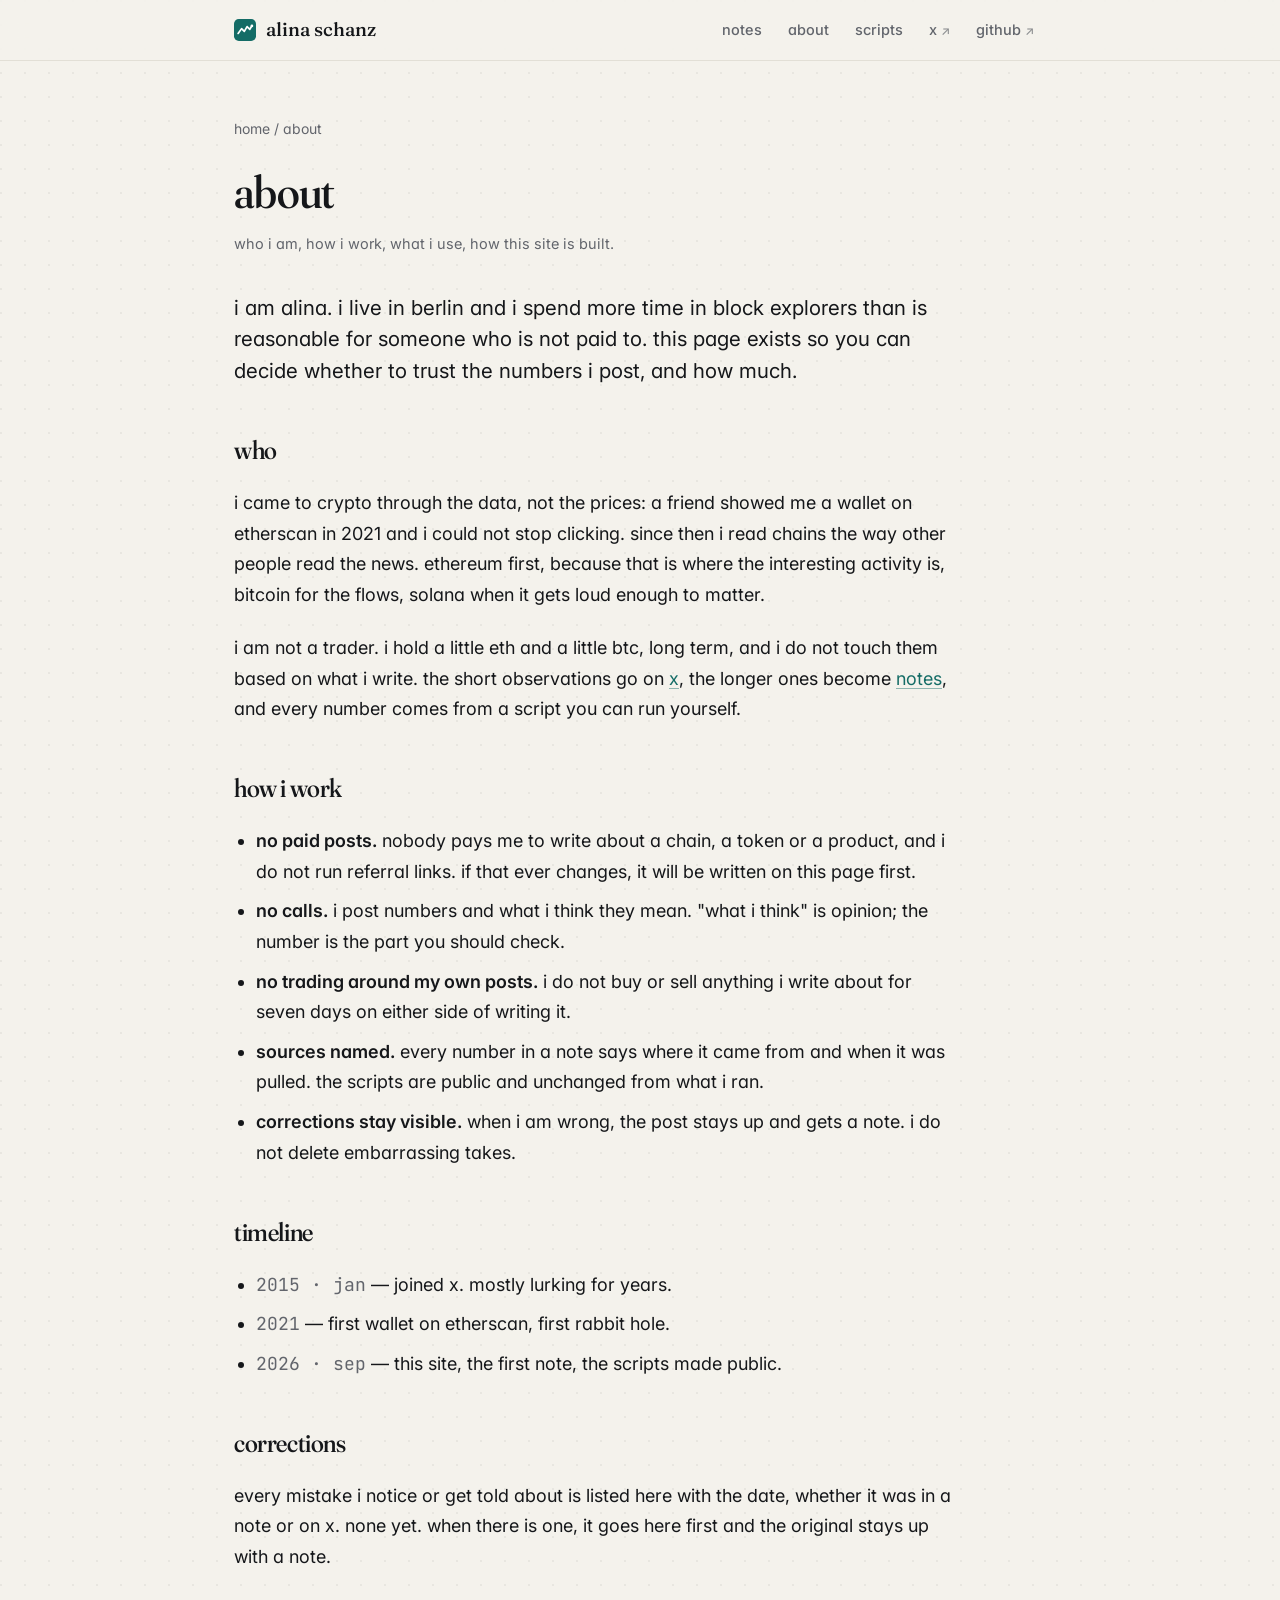
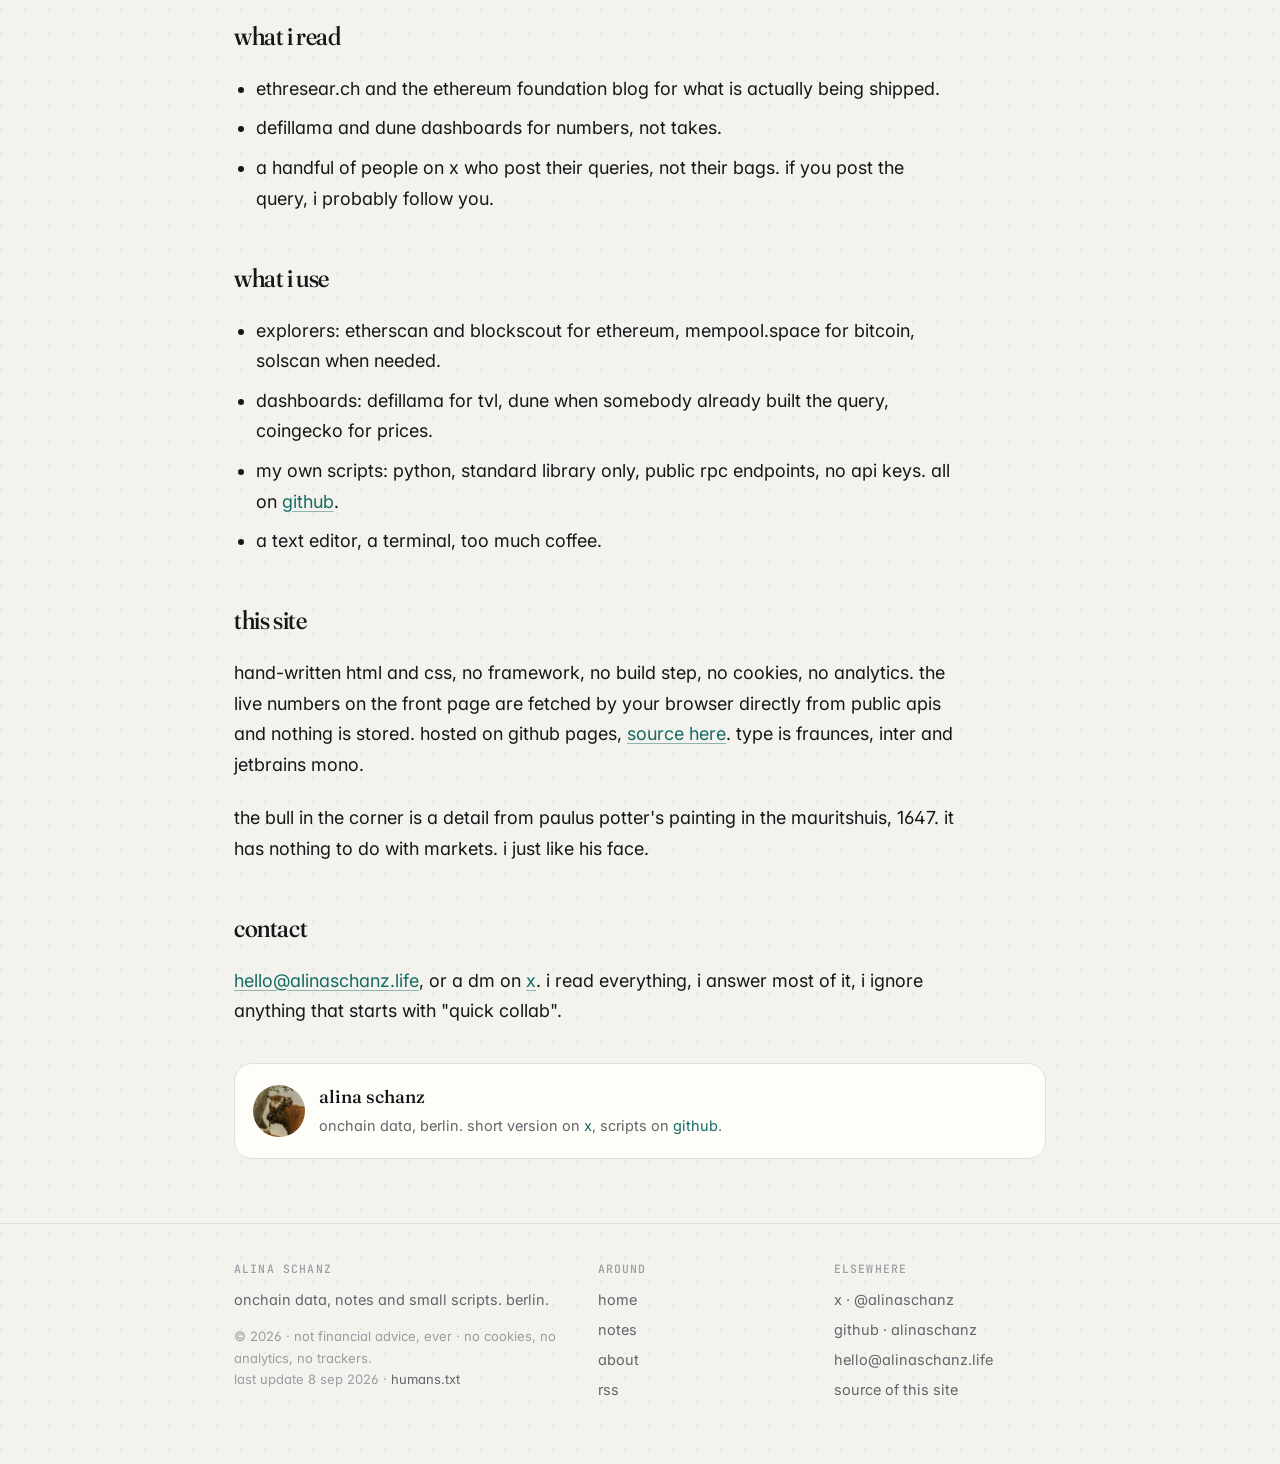
==== about/index.html @ 27737a93 "site v3: about page, berlin pill and coordinates, latest note card, script cards, three-column foote" ====
<!doctype html>
<html lang="en">
<head>
<meta charset="utf-8">
<meta name="viewport" content="width=device-width,initial-scale=1">
<title>about — alina schanz</title>
<meta name="description" content="who i am, how i work, what i use, and how this site is built. no paid posts, no referral links, corrections stay visible.">
<meta name="theme-color" content="#f4f2ec" media="(prefers-color-scheme: light)">
<meta name="theme-color" content="#0d0f11" media="(prefers-color-scheme: dark)">
<link rel="canonical" href="https://alinaschanz.life/about/">
<meta property="og:type" content="website">
<meta property="og:site_name" content="alina schanz">
<meta property="og:title" content="about — alina schanz">
<meta property="og:description" content="who i am, how i work, what i use, and how this site is built.">
<meta property="og:url" content="https://alinaschanz.life/about/">
<meta property="og:image" content="https://alinaschanz.life/img/og.png">
<meta name="twitter:card" content="summary_large_image">
<meta name="twitter:site" content="@alinaschanz">
<link rel="icon" href="/favicon.svg" type="image/svg+xml">
<link rel="alternate" type="application/atom+xml" title="alina schanz — notes" href="/feed.xml">
<link rel="me" href="https://x.com/alinaschanz">
<link rel="me" href="https://github.com/alinaschanz">
<link rel="preconnect" href="https://fonts.googleapis.com">
<link rel="preconnect" href="https://fonts.gstatic.com" crossorigin>
<link rel="stylesheet" href="https://fonts.googleapis.com/css2?family=Fraunces:ital,opsz,wght@0,9..144,300..600;1,9..144,300..600&family=Inter:wght@400;500;600&family=JetBrains+Mono:wght@400;500&display=swap">
<link rel="stylesheet" href="/style.css">
</head>
<body>

<header class="top">
  <div class="wrap">
    <a class="brand" href="/" aria-label="alina schanz, home">
      <svg viewBox="0 0 64 64" aria-hidden="true"><rect width="64" height="64" rx="14" fill="var(--accent)"/><path d="M12 42 L22 28 L30 36 L38 22 L46 30 L52 20" fill="none" stroke="var(--accent-ink)" stroke-width="5" stroke-linecap="round" stroke-linejoin="round"/><circle cx="52" cy="20" r="4" fill="var(--accent-ink)"/></svg>
      alina schanz
    </a>
    <nav aria-label="main">
      <ul class="menu">
        <li><a href="/notes/">notes</a></li>
        <li><a href="/about/">about</a></li>
        <li><a class="hide-sm" href="/#scripts">scripts</a></li>
        <li><a class="ext" href="https://x.com/alinaschanz" rel="me noopener">x</a></li>
        <li><a class="ext" href="https://github.com/alinaschanz" rel="me noopener">github</a></li>
      </ul>
    </nav>
  </div>
</header>

<main class="wrap">
<article class="article">
  <div class="crumbs"><a href="/">home</a> / about</div>
  <h1>about</h1>
  <div class="meta"><span>who i am, how i work, what i use, how this site is built.</span></div>

  <div class="prose">
    <p class="lede">i am alina. i live in berlin and i spend more time in block explorers than is reasonable for someone who is not paid to. this page exists so you can decide whether to trust the numbers i post, and how much.</p>

    <h2 id="me">who</h2>
    <p>i came to crypto through the data, not the prices: a friend showed me a wallet on etherscan in 2021 and i could not stop clicking. since then i read chains the way other people read the news. ethereum first, because that is where the interesting activity is, bitcoin for the flows, solana when it gets loud enough to matter.</p>
    <p>i am not a trader. i hold a little eth and a little btc, long term, and i do not touch them based on what i write. the short observations go on <a href="https://x.com/alinaschanz" rel="me noopener">x</a>, the longer ones become <a href="/notes/">notes</a>, and every number comes from a script you can run yourself.</p>

    <h2 id="disclosure">how i work</h2>
    <ul>
      <li><strong>no paid posts.</strong> nobody pays me to write about a chain, a token or a product, and i do not run referral links. if that ever changes, it will be written on this page first.</li>
      <li><strong>no calls.</strong> i post numbers and what i think they mean. "what i think" is opinion; the number is the part you should check.</li>
      <li><strong>no trading around my own posts.</strong> i do not buy or sell anything i write about for seven days on either side of writing it.</li>
      <li><strong>sources named.</strong> every number in a note says where it came from and when it was pulled. the scripts are public and unchanged from what i ran.</li>
      <li><strong>corrections stay visible.</strong> when i am wrong, the post stays up and gets a note. i do not delete embarrassing takes.</li>
    </ul>

    <h2 id="timeline">timeline</h2>
    <ul>
      <li><span class="mono muted">2015 · jan</span> — joined x. mostly lurking for years.</li>
      <li><span class="mono muted">2021</span> — first wallet on etherscan, first rabbit hole.</li>
      <li><span class="mono muted">2026 · sep</span> — this site, the first note, the scripts made public.</li>
    </ul>

    <h2 id="corrections">corrections</h2>
    <p>every mistake i notice or get told about is listed here with the date, whether it was in a note or on x. none yet. when there is one, it goes here first and the original stays up with a note.</p>

    <h2 id="reading">what i read</h2>
    <ul>
      <li>ethresear.ch and the ethereum foundation blog for what is actually being shipped.</li>
      <li>defillama and dune dashboards for numbers, not takes.</li>
      <li>a handful of people on x who post their queries, not their bags. if you post the query, i probably follow you.</li>
    </ul>

    <h2 id="uses">what i use</h2>
    <ul>
      <li>explorers: etherscan and blockscout for ethereum, mempool.space for bitcoin, solscan when needed.</li>
      <li>dashboards: defillama for tvl, dune when somebody already built the query, coingecko for prices.</li>
      <li>my own scripts: python, standard library only, public rpc endpoints, no api keys. all on <a href="https://github.com/alinaschanz" rel="me noopener">github</a>.</li>
      <li>a text editor, a terminal, too much coffee.</li>
    </ul>

    <h2 id="colophon">this site</h2>
    <p>hand-written html and css, no framework, no build step, no cookies, no analytics. the live numbers on the front page are fetched by your browser directly from public apis and nothing is stored. hosted on github pages, <a href="https://github.com/alinaschanz/alinaschanz.github.io" rel="noopener">source here</a>. type is fraunces, inter and jetbrains mono.</p>
    <p>the bull in the corner is a detail from paulus potter's painting in the mauritshuis, 1647. it has nothing to do with markets. i just like his face.</p>

    <h2 id="contact">contact</h2>
    <p><a href="mailto:hello@alinaschanz.life">hello@alinaschanz.life</a>, or a dm on <a href="https://x.com/alinaschanz" rel="me noopener">x</a>. i read everything, i answer most of it, i ignore anything that starts with "quick collab".</p>
  </div>

  <div class="author">
    <img src="/img/avatar-160.jpg" width="52" height="52" alt="">
    <div><b>alina schanz</b><span>onchain data, berlin. short version on <a href="https://x.com/alinaschanz" rel="me noopener">x</a>, scripts on <a href="https://github.com/alinaschanz" rel="me noopener">github</a>.</span></div>
  </div>
</article>
</main>

<footer>
  <div class="wrap foot">
    <div>
      <h4>alina schanz</h4>
      <p>onchain data, notes and small scripts. berlin.</p>
      <p class="fine">© 2026 · not financial advice, ever · no cookies, no analytics, no trackers.<br>last update 8 sep 2026 · <a href="/humans.txt">humans.txt</a></p>
    </div>
    <div>
      <h4>around</h4>
      <ul>
        <li><a href="/">home</a></li>
        <li><a href="/notes/">notes</a></li>
        <li><a href="/about/">about</a></li>
        <li><a href="/feed.xml">rss</a></li>
      </ul>
    </div>
    <div>
      <h4>elsewhere</h4>
      <ul>
        <li><a href="https://x.com/alinaschanz" rel="me noopener">x · @alinaschanz</a></li>
        <li><a href="https://github.com/alinaschanz" rel="me noopener">github · alinaschanz</a></li>
        <li><a href="mailto:hello@alinaschanz.life">hello@alinaschanz.life</a></li>
        <li><a href="https://github.com/alinaschanz/alinaschanz.github.io" rel="noopener">source of this site</a></li>
      </ul>
    </div>
  </div>
</footer>
</body>
</html>
---- style.css ----
/* alinaschanz.life — hand-written, no framework. */
:root {
  color-scheme: light dark;
  --bg: #f4f2ec;
  --grid: rgba(21, 23, 26, .055);
  --surface: #fffdf8;
  --surface-2: #ece9e1;
  --fg: #15171a;
  --muted: #62656c;
  --faint: #9a9da4;
  --line: #e2dfd6;
  --line-2: #d3cfc4;
  --accent: #146c66;
  --accent-soft: rgba(20, 108, 102, .10);
  --accent-glow: rgba(20, 108, 102, .18);
  --accent-ink: #ffffff;
  --amber: #b7791f;
  --amber-soft: rgba(183, 121, 31, .12);
  --up: #1b7f4c;
  --down: #b23a2f;
  --shadow: 0 1px 2px rgba(20, 20, 20, .04), 0 18px 44px -30px rgba(20, 20, 20, .38);
  --serif: "Fraunces", Georgia, "Times New Roman", serif;
  --sans: "Inter", system-ui, -apple-system, "Segoe UI", Roboto, sans-serif;
  --mono: "JetBrains Mono", ui-monospace, SFMono-Regular, Menlo, Consolas, monospace;
  --r: 18px;
  --r-sm: 11px;
}
@media (prefers-color-scheme: dark) {
  :root {
    --bg: #0d0f11;
    --grid: rgba(232, 231, 226, .045);
    --surface: #14171a;
    --surface-2: #1b1f23;
    --fg: #e8e7e2;
    --muted: #9a9da4;
    --faint: #6b6e75;
    --line: #23272b;
    --line-2: #2f343a;
    --accent: #6fd2c7;
    --accent-soft: rgba(111, 210, 199, .12);
    --accent-glow: rgba(111, 210, 199, .16);
    --accent-ink: #0d0f11;
    --amber: #e0a94a;
    --amber-soft: rgba(224, 169, 74, .14);
    --up: #5fcf8f;
    --down: #f08a7e;
    --shadow: 0 1px 2px rgba(0, 0, 0, .4), 0 18px 44px -30px rgba(0, 0, 0, .9);
  }
}

* { box-sizing: border-box; }
html { -webkit-text-size-adjust: 100%; scroll-behavior: smooth; }
@media (prefers-reduced-motion: reduce) { html { scroll-behavior: auto; } *, *::before, *::after { transition: none !important; animation: none !important; } }
body {
  margin: 0;
  background-color: var(--bg);
  background-image: radial-gradient(circle at 1px 1px, var(--grid) 1px, transparent 1.5px);
  background-size: 24px 24px;
  color: var(--fg);
  font: 17px/1.65 var(--sans);
  font-feature-settings: "cv11", "ss01";
  -webkit-font-smoothing: antialiased;
}
::selection { background: var(--accent-soft); }
a { color: var(--accent); text-decoration: none; }
a:hover { text-decoration: underline; text-decoration-thickness: 1px; text-underline-offset: 3px; }
:focus-visible { outline: 2px solid var(--accent); outline-offset: 3px; border-radius: 4px; }
img { max-width: 100%; display: block; }
h1, h2, h3 { font-family: var(--serif); font-weight: 500; letter-spacing: -.015em; margin: 0; font-variation-settings: "opsz" 144, "SOFT" 40, "WONK" 1; }
p { margin: 0 0 1em; }
code { font-family: var(--mono); font-size: .92em; background: var(--surface-2); padding: .1em .4em; border-radius: 6px; }
.wrap { max-width: 860px; margin: 0 auto; padding: 0 24px; }
.mono { font-family: var(--mono); font-variant-numeric: tabular-nums; }
.muted { color: var(--muted); }
.label { font-family: var(--mono); font-size: 11.5px; letter-spacing: .12em; text-transform: uppercase; color: var(--accent); margin-bottom: 10px; }
.label b { color: var(--faint); font-weight: 500; margin-right: 8px; }

/* top bar */
.top {
  position: sticky; top: 0; z-index: 10;
  background: color-mix(in srgb, var(--bg) 84%, transparent);
  -webkit-backdrop-filter: saturate(160%) blur(14px); backdrop-filter: saturate(160%) blur(14px);
  border-bottom: 1px solid var(--line);
}
.top .wrap { display: flex; align-items: center; justify-content: space-between; height: 60px; gap: 16px; }
.brand { display: inline-flex; align-items: center; gap: 10px; color: var(--fg); font-family: var(--serif); font-size: 19px; font-weight: 500; }
.brand:hover { text-decoration: none; }
.brand svg { width: 22px; height: 22px; }
.menu { display: flex; gap: 2px; list-style: none; margin: 0; padding: 0; }
.menu a { display: inline-block; padding: 7px 12px; border-radius: 999px; color: var(--muted); font-size: 14.5px; font-weight: 500; }
.menu a:hover { color: var(--fg); background: var(--surface-2); text-decoration: none; }
.menu a.ext::after { content: "↗"; margin-left: 4px; font-size: 12px; opacity: .7; }
@media (max-width: 560px) { .menu a { padding: 7px 9px; font-size: 14px; } .menu .hide-sm { display: none; } }

/* hero */
.hero { position: relative; padding: 80px 0 44px; display: grid; grid-template-columns: 1fr; gap: 30px; }
.hero::before {
  content: ""; position: absolute; inset: -40px -10% auto -10%; height: 420px; pointer-events: none; z-index: -1;
  background: radial-gradient(60% 60% at 18% 30%, var(--accent-glow), transparent 70%);
  filter: blur(10px);
}
@media (min-width: 680px) { .hero { grid-template-columns: 150px 1fr; align-items: start; gap: 44px; padding-top: 96px; } }
.portrait { text-align: center; }
.avatar { width: 140px; height: 140px; border-radius: 50%; object-fit: cover; box-shadow: 0 0 0 4px var(--bg), 0 0 0 5px var(--line-2), var(--shadow); margin: 0 auto; }
@media (max-width: 679px) { .avatar { width: 96px; height: 96px; } .portrait { text-align: left; } }
.coords { margin-top: 12px; font-family: var(--mono); font-size: 11.5px; color: var(--faint); letter-spacing: .04em; }
.hero h1 { font-size: clamp(40px, 7vw, 60px); line-height: 1.02; margin-bottom: 12px; }
.kicker { display: flex; flex-wrap: wrap; gap: 8px 12px; align-items: center; color: var(--muted); font-size: 15px; margin-bottom: 22px; }
.kicker .dot { width: 4px; height: 4px; border-radius: 50%; background: var(--faint); }
.pill { display: inline-flex; align-items: center; gap: 7px; padding: 4px 10px 4px 8px; border-radius: 999px; border: 1px solid var(--line-2); background: var(--surface); font-family: var(--mono); font-size: 12.5px; color: var(--muted); }
.pill .dotlive { width: 6px; height: 6px; border-radius: 50%; background: var(--up); box-shadow: 0 0 0 0 var(--up); animation: pulse 2.4s ease-out infinite; }
.lead { font-size: 19.5px; line-height: 1.6; max-width: 58ch; }
.lead + .lead { color: var(--muted); font-size: 17.5px; }
.cta { display: flex; flex-wrap: wrap; gap: 10px; margin-top: 26px; }
.btn { display: inline-flex; align-items: center; gap: 8px; padding: 10px 16px; border-radius: 999px; font-weight: 500; font-size: 15px; border: 1px solid var(--line-2); color: var(--fg); background: var(--surface); transition: transform .15s ease, background .15s ease, box-shadow .15s ease; }
.btn:hover { text-decoration: none; transform: translateY(-1px); background: var(--surface-2); box-shadow: var(--shadow); }
.btn.primary { background: var(--accent); color: var(--accent-ink); border-color: transparent; }
.btn.primary:hover { background: color-mix(in srgb, var(--accent) 88%, var(--fg)); }
.btn svg { width: 16px; height: 16px; }

/* sections */
section { padding: 40px 0; }
.sec-head { display: flex; align-items: flex-end; justify-content: space-between; gap: 16px; margin-bottom: 18px; }
.sec-head h2 { font-size: 30px; line-height: 1.1; }
.sec-head a, .sec-head .links { font-size: 14.5px; color: var(--muted); white-space: nowrap; }
.sec-head a:hover { color: var(--accent); }

/* live panel */
.live { background: var(--surface); border: 1px solid var(--line); border-radius: var(--r); box-shadow: var(--shadow); overflow: hidden; }
.live-head { display: flex; justify-content: space-between; align-items: center; padding: 14px 20px; border-bottom: 1px solid var(--line); font-size: 14px; color: var(--muted); }
.live-head b { color: var(--fg); font-weight: 600; }
.pulse { display: inline-block; width: 7px; height: 7px; border-radius: 50%; background: var(--up); margin-right: 8px; box-shadow: 0 0 0 0 var(--up); animation: pulse 2.4s ease-out infinite; vertical-align: 1px; }
.pulse.off { background: var(--faint); animation: none; }
@keyframes pulse { 0% { box-shadow: 0 0 0 0 color-mix(in srgb, var(--up) 45%, transparent); } 70% { box-shadow: 0 0 0 8px transparent; } 100% { box-shadow: 0 0 0 0 transparent; } }
.tiles { display: grid; grid-template-columns: repeat(2, 1fr); }
@media (min-width: 640px) { .tiles { grid-template-columns: repeat(4, 1fr); } }
.tile { padding: 18px 20px 20px; border-right: 1px solid var(--line); border-bottom: 1px solid var(--line); min-width: 0; }
.tile:nth-child(2n) { border-right: 0; }
@media (min-width: 640px) { .tile { border-bottom: 0; } .tile:nth-child(2n) { border-right: 1px solid var(--line); } .tile:last-child { border-right: 0; } }
.tile .k { font-family: var(--mono); font-size: 11.5px; letter-spacing: .08em; text-transform: uppercase; color: var(--muted); margin-bottom: 10px; }
.tile .v { font-family: var(--mono); font-variant-numeric: tabular-nums; font-size: 25px; font-weight: 500; line-height: 1.1; letter-spacing: -.01em; }
.tile .s { font-family: var(--mono); font-variant-numeric: tabular-nums; font-size: 12.5px; color: var(--muted); margin-top: 8px; }
.tile .s.up { color: var(--up); } .tile .s.down { color: var(--down); }
.tile .v.amber { color: var(--amber); }
.spark { display: block; width: 100%; padding: 14px 20px 10px; border-top: 1px solid var(--line); }
.spark svg { display: block; width: 100%; height: 76px; overflow: visible; }
.spark path { fill: none; stroke: var(--accent); stroke-width: 1.8; stroke-linejoin: round; stroke-linecap: round; }
.spark .area { fill: url(#sparkfill); stroke: none; }
.spark-axis { display: flex; justify-content: space-between; font-family: var(--mono); font-size: 11px; color: var(--faint); margin-top: 6px; }
.spark-cap { margin-top: 8px; font-family: var(--mono); font-variant-numeric: tabular-nums; font-size: 12.5px; color: var(--muted); }
.spark-cap.up { color: var(--up); } .spark-cap.down { color: var(--down); }
.live-foot { padding: 10px 20px 12px; font-size: 12.5px; color: var(--faint); border-top: 1px solid var(--line); }
.skeleton { color: transparent !important; background: linear-gradient(90deg, var(--surface-2), var(--line), var(--surface-2)); background-size: 200% 100%; border-radius: 6px; animation: shimmer 1.4s linear infinite; }
@keyframes shimmer { to { background-position: -200% 0; } }

/* cards */
.cards { display: grid; grid-template-columns: 1fr; gap: 14px; }
@media (min-width: 640px) { .cards { grid-template-columns: repeat(3, 1fr); } }
.card { position: relative; background: var(--surface); border: 1px solid var(--line); border-radius: var(--r); padding: 22px 20px 20px; transition: transform .15s ease, box-shadow .15s ease; }
.card:hover { transform: translateY(-2px); box-shadow: var(--shadow); }
.card h3 { font-size: 21px; margin-bottom: 8px; }
.card p { color: var(--muted); font-size: 15.5px; margin: 0; }
.card .ic { width: 36px; height: 36px; border-radius: 11px; background: var(--accent-soft); color: var(--accent); display: grid; place-items: center; margin-bottom: 16px; }
.card .ic svg { width: 18px; height: 18px; }
.card .num { position: absolute; top: 18px; right: 18px; font-family: var(--mono); font-size: 11.5px; color: var(--faint); }

/* notes */
.feature { display: grid; grid-template-columns: 1fr; gap: 0; background: var(--surface); border: 1px solid var(--line); border-radius: var(--r); box-shadow: var(--shadow); overflow: hidden; }
@media (min-width: 640px) { .feature { grid-template-columns: 1.35fr 1fr; } }
.feature .body { padding: 26px 26px 24px; }
.feature .side { padding: 26px; border-top: 1px solid var(--line); background: var(--surface-2); }
@media (min-width: 640px) { .feature .side { border-top: 0; border-left: 1px solid var(--line); } }
.feature .meta { font-family: var(--mono); font-size: 12.5px; color: var(--muted); margin-bottom: 12px; }
.feature h3 { font-size: clamp(24px, 3.4vw, 30px); line-height: 1.18; margin-bottom: 10px; }
.feature h3 a { color: inherit; }
.feature p { color: var(--muted); font-size: 16px; margin: 0 0 16px; }
.feature .quote { font-family: var(--serif); font-size: 19px; line-height: 1.45; color: var(--fg); font-style: italic; font-variation-settings: "opsz" 24, "SOFT" 60; margin: 0 0 14px; }
.feature .side .k { font-family: var(--mono); font-size: 11.5px; letter-spacing: .08em; text-transform: uppercase; color: var(--muted); margin-bottom: 8px; }
.notes { list-style: none; margin: 18px 0 0; padding: 0; border-top: 1px solid var(--line); }
.notes li { border-bottom: 1px solid var(--line); }
.notes a.row { display: grid; grid-template-columns: 1fr; gap: 4px 24px; padding: 18px 0; color: inherit; }
@media (min-width: 640px) { .notes a.row { grid-template-columns: 120px 1fr; } }
.notes a.row:hover { text-decoration: none; }
.notes a.row:hover .t { color: var(--accent); }
.notes time { font-family: var(--mono); font-size: 13px; color: var(--muted); padding-top: 5px; }
.notes .t { font-family: var(--serif); font-size: 22px; line-height: 1.3; transition: color .12s ease; }
.notes .d { color: var(--muted); font-size: 15px; margin-top: 4px; }
.notes .m { color: var(--faint); font-size: 13px; margin-top: 6px; }

/* terminal */
.term-win { border-radius: var(--r); overflow: hidden; border: 1px solid #22272c; box-shadow: var(--shadow); background: #111417; }
.term-bar { display: flex; align-items: center; gap: 8px; padding: 10px 14px; background: #171b1f; border-bottom: 1px solid #22272c; font-family: var(--mono); font-size: 12px; color: #7c8590; }
.term-bar i { width: 10px; height: 10px; border-radius: 50%; display: inline-block; background: #3a4048; }
.term-bar i:nth-child(1) { background: #f26d5b; } .term-bar i:nth-child(2) { background: #f2bf5b; } .term-bar i:nth-child(3) { background: #5bd07f; }
.term-bar span { margin-left: 8px; }
.term { margin: 0; color: #d7dce2; padding: 18px 20px; font-family: var(--mono); font-size: 13.5px; line-height: 1.6; overflow-x: auto; }
.term .cmd { color: #8fd3c8; }
.term .cmd::before { content: "$ "; color: #6b7280; }
.term .dim { color: #7c8590; }
.term .up { color: #7bd88f; } .term .down { color: #f0907f; }
.term-cap { font-size: 14.5px; color: var(--muted); margin-top: 14px; }
.repos { list-style: none; margin: 14px 0 0; padding: 0; display: grid; grid-template-columns: 1fr; gap: 10px; }
@media (min-width: 640px) { .repos { grid-template-columns: repeat(2, 1fr); } }
.repos li { border: 1px solid var(--line); border-radius: var(--r-sm); background: var(--surface); padding: 13px 15px; font-size: 14.5px; transition: border-color .15s ease, transform .15s ease; }
.repos li:hover { border-color: var(--line-2); transform: translateY(-1px); }
.repos a { font-family: var(--mono); font-size: 13.5px; }
.repos span { display: block; color: var(--muted); margin-top: 4px; }

/* now */
.now { display: grid; grid-template-columns: 1fr; gap: 14px; }
@media (min-width: 640px) { .now { grid-template-columns: 1.4fr 1fr; } }
.now .card p { color: var(--fg); font-size: 16.5px; }
.now .card .when { color: var(--faint); font-size: 13px; margin-top: 12px; }
.berlin { display: flex; flex-direction: column; gap: 10px; }
.berlin .tilecard { border: 1px solid var(--line); border-radius: var(--r-sm); background: var(--surface); padding: 14px 16px; }
.berlin .k { font-family: var(--mono); font-size: 11.5px; letter-spacing: .08em; text-transform: uppercase; color: var(--muted); margin-bottom: 6px; }
.berlin .v { font-family: var(--mono); font-size: 20px; font-variant-numeric: tabular-nums; }
.berlin .s { font-size: 13.5px; color: var(--muted); margin-top: 2px; }
.stack { display: flex; flex-direction: column; gap: 10px; }
.stack a { display: flex; justify-content: space-between; align-items: center; padding: 12px 14px; border: 1px solid var(--line); border-radius: var(--r-sm); background: var(--surface); color: var(--fg); font-size: 15px; }
.stack a span:last-child { color: var(--faint); font-family: var(--mono); font-size: 12.5px; }
.stack a:hover { text-decoration: none; border-color: var(--line-2); background: var(--surface-2); }

/* footer */
footer { margin-top: 40px; padding: 36px 0 56px; border-top: 1px solid var(--line); color: var(--muted); font-size: 14.5px; }
.foot { display: grid; grid-template-columns: 1fr; gap: 24px; }
@media (min-width: 640px) { .foot { grid-template-columns: 1.6fr 1fr 1fr; } }
.foot h4 { font-family: var(--mono); font-size: 11.5px; letter-spacing: .1em; text-transform: uppercase; color: var(--faint); margin: 0 0 10px; font-weight: 500; }
.foot p { margin: 0 0 8px; }
.foot ul { list-style: none; margin: 0; padding: 0; }
.foot li { margin: 0 0 6px; }
.foot a { color: var(--muted); } .foot a:hover { color: var(--accent); }
.foot .fine { color: var(--faint); font-size: 13px; margin-top: 14px; }

/* article */
.article { padding: 56px 0 24px; }
.crumbs { font-size: 14px; color: var(--muted); margin-bottom: 26px; }
.crumbs a { color: var(--muted); } .crumbs a:hover { color: var(--accent); }
.article h1 { font-size: clamp(32px, 5.4vw, 46px); line-height: 1.12; margin-bottom: 14px; max-width: 24ch; }
.article .meta { display: flex; flex-wrap: wrap; gap: 8px 14px; align-items: center; color: var(--muted); font-size: 14.5px; margin-bottom: 36px; }
.article .meta .dot { width: 4px; height: 4px; border-radius: 50%; background: var(--faint); }
.prose { max-width: 66ch; font-size: 18px; line-height: 1.7; }
.prose p { margin: 0 0 1.25em; }
.prose .lede { font-size: 20.5px; line-height: 1.55; color: var(--fg); }
.prose h2 { font-size: 26px; margin: 1.6em 0 .6em; }
.prose h2 + p, .prose h2 + ul { margin-top: 0; }
.prose ol { padding-left: 1.3em; margin: 0 0 1.4em; }
.prose ol li { margin: 0 0 .9em; padding-left: .2em; }
.prose ol li::marker { font-family: var(--mono); color: var(--accent); font-size: 15px; }
.prose ul { padding-left: 1.2em; margin: 0 0 1.4em; }
.prose ul li { margin: 0 0 .5em; }
.prose strong { font-weight: 600; }
.prose a { text-decoration: underline; text-decoration-color: color-mix(in srgb, var(--accent) 45%, transparent); text-underline-offset: 3px; }
.prose a:hover { text-decoration-color: var(--accent); }
.prose .fine { color: var(--muted); font-size: 15.5px; border-top: 1px solid var(--line); padding-top: 18px; margin-top: 32px; }
.data-wrap { overflow-x: auto; margin: 6px 0 1.6em; border: 1px solid var(--line); border-radius: var(--r-sm); background: var(--surface); }
.data { width: 100%; border-collapse: collapse; font-size: 15.5px; }
.data td { padding: 10px 16px; border-bottom: 1px solid var(--line); vertical-align: top; }
.data tr:last-child td { border-bottom: 0; }
.data td:first-child { color: var(--muted); width: 36%; white-space: nowrap; }
.data td:last-child { font-family: var(--mono); font-variant-numeric: tabular-nums; font-size: 14.5px; }
.data .up { color: var(--up); } .data .down { color: var(--down); }
.share { display: flex; flex-wrap: wrap; gap: 10px; align-items: center; margin: 40px 0 8px; padding-top: 22px; border-top: 1px solid var(--line); }
.share .lbl { color: var(--muted); font-size: 14.5px; margin-right: 6px; }
.author { display: flex; gap: 14px; align-items: center; margin-top: 36px; padding: 18px; background: var(--surface); border: 1px solid var(--line); border-radius: var(--r); }
.author img { width: 52px; height: 52px; border-radius: 50%; object-fit: cover; }
.author b { display: block; font-family: var(--serif); font-weight: 500; font-size: 18px; }
.author span { color: var(--muted); font-size: 14.5px; }

/* 404 */
.oops { padding: 120px 0 80px; text-align: center; }
.oops h1 { font-size: clamp(40px, 8vw, 72px); }
.oops p { color: var(--muted); margin: 14px auto 28px; max-width: 40ch; }

/* entrance */
@keyframes rise { from { opacity: 0; transform: translateY(8px); } to { opacity: 1; transform: none; } }
.hero > * { animation: rise .5s ease both; }
.hero > *:nth-child(2) { animation-delay: .08s; }
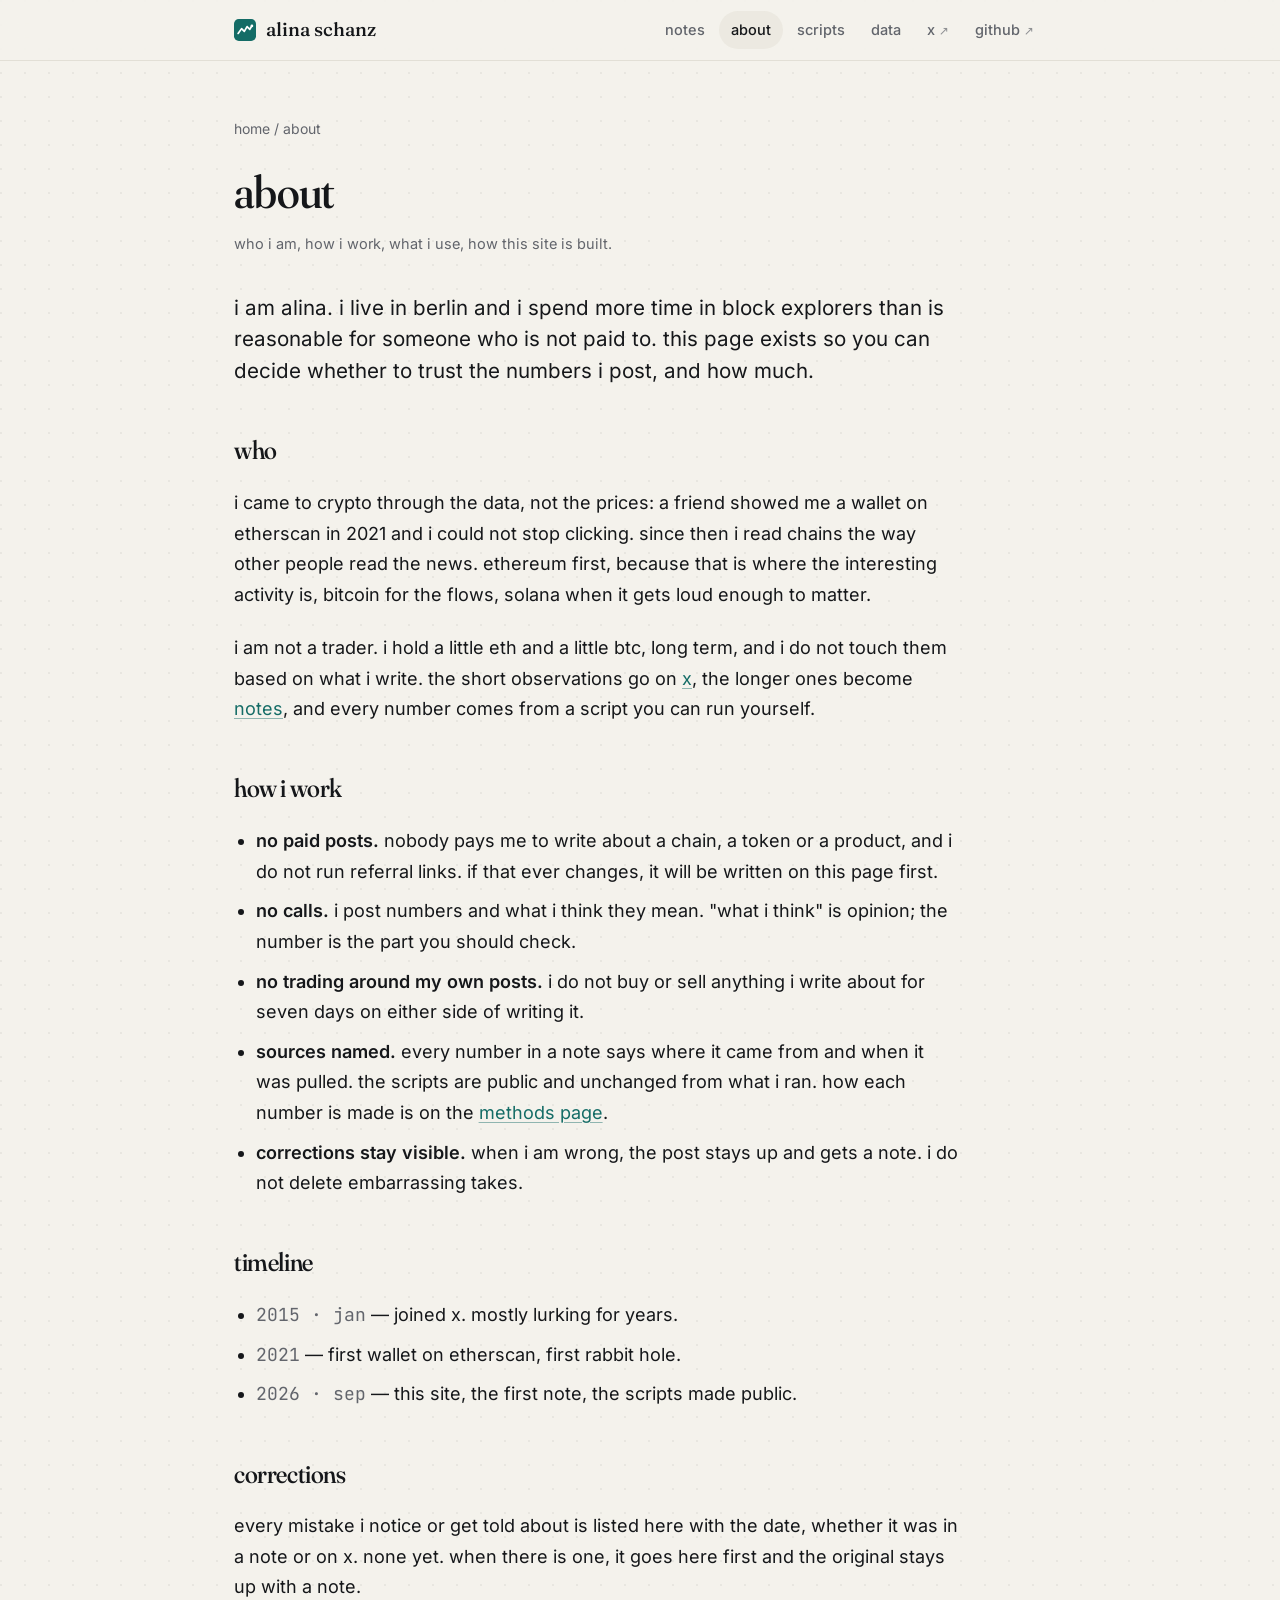
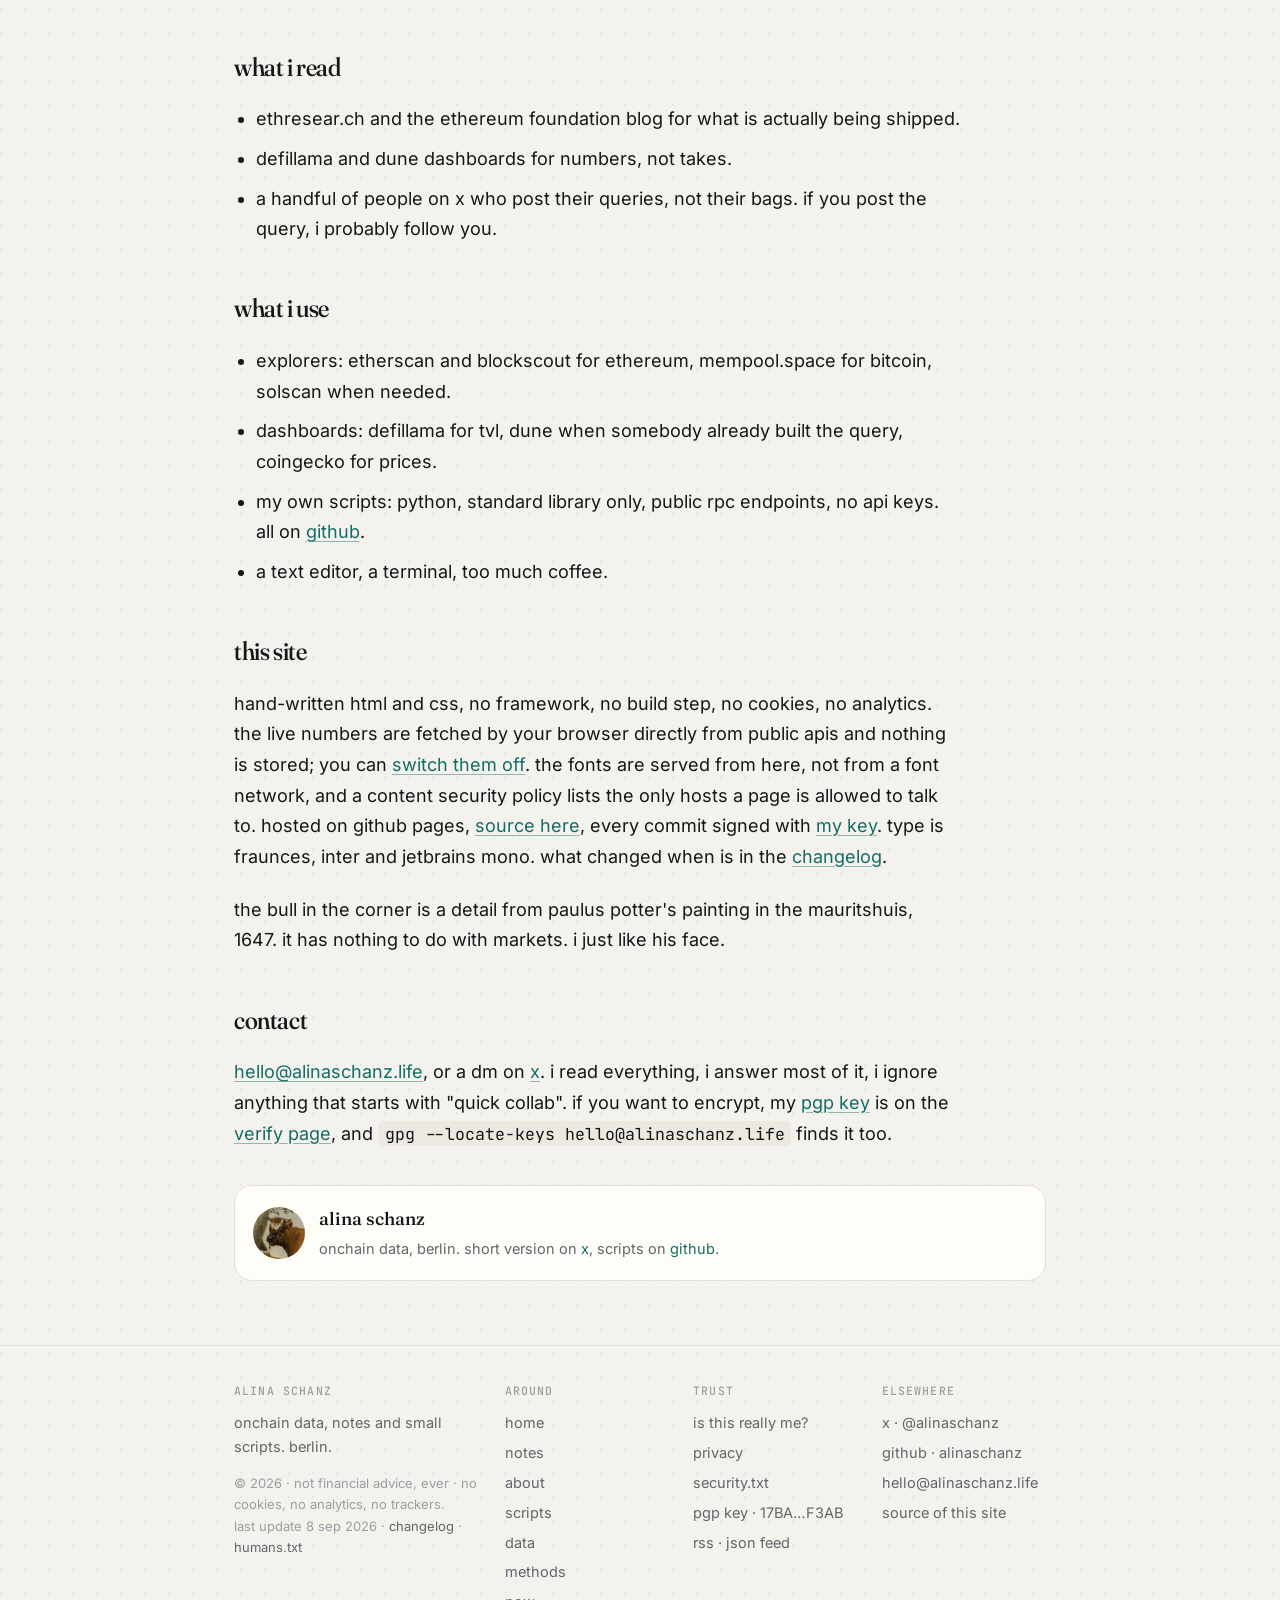
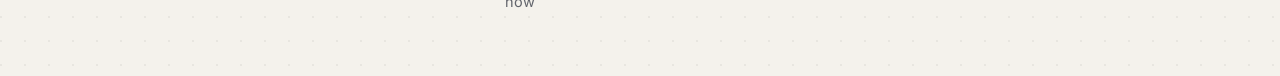
==== commit 9b04e861: "trust round: self-hosted fonts, a content security policy, verify, methods, data, scripts, privacy, " ====
--- a/about/index.html
+++ b/about/index.html
@@ -3,30 +3,43 @@
 <head>
 <meta charset="utf-8">
 <meta name="viewport" content="width=device-width,initial-scale=1">
+<meta http-equiv="Content-Security-Policy" content="default-src 'none'; script-src 'self'; style-src 'self'; img-src 'self' data:; font-src 'self'; connect-src 'self' https://api.coingecko.com https://api.exchange.coinbase.com https://min-api.cryptocompare.com https://api.alternative.me https://ethereum-rpc.publicnode.com https://eth.drpc.org https://rpc.mevblocker.io https://api.open-meteo.com https://api.github.com https://raw.githubusercontent.com; manifest-src 'self'; base-uri 'none'; form-action 'none'">
 <title>about — alina schanz</title>
 <meta name="description" content="who i am, how i work, what i use, and how this site is built. no paid posts, no referral links, corrections stay visible.">
+<meta name="author" content="alina schanz">
 <meta name="theme-color" content="#f4f2ec" media="(prefers-color-scheme: light)">
 <meta name="theme-color" content="#0d0f11" media="(prefers-color-scheme: dark)">
 <link rel="canonical" href="https://alinaschanz.life/about/">
-<meta property="og:type" content="website">
+<meta property="og:type" content="profile">
 <meta property="og:site_name" content="alina schanz">
 <meta property="og:title" content="about — alina schanz">
-<meta property="og:description" content="who i am, how i work, what i use, and how this site is built.">
+<meta property="og:description" content="who i am, how i work, what i use, and how this site is built. no paid posts, no referral links, corrections stay visible.">
 <meta property="og:url" content="https://alinaschanz.life/about/">
 <meta property="og:image" content="https://alinaschanz.life/img/og.png">
+<meta property="og:image:width" content="1200">
+<meta property="og:image:height" content="630">
 <meta name="twitter:card" content="summary_large_image">
 <meta name="twitter:site" content="@alinaschanz">
+<meta name="twitter:creator" content="@alinaschanz">
+<meta name="twitter:image" content="https://alinaschanz.life/img/og.png">
 <link rel="icon" href="/favicon.svg" type="image/svg+xml">
+<link rel="apple-touch-icon" href="/img/icon-192.png">
+<link rel="manifest" href="/manifest.webmanifest">
 <link rel="alternate" type="application/atom+xml" title="alina schanz — notes" href="/feed.xml">
+<link rel="alternate" type="application/feed+json" title="alina schanz — notes" href="/feed.json">
 <link rel="me" href="https://x.com/alinaschanz">
 <link rel="me" href="https://github.com/alinaschanz">
-<link rel="preconnect" href="https://fonts.googleapis.com">
-<link rel="preconnect" href="https://fonts.gstatic.com" crossorigin>
-<link rel="stylesheet" href="https://fonts.googleapis.com/css2?family=Fraunces:ital,opsz,wght@0,9..144,300..600;1,9..144,300..600&family=Inter:wght@400;500;600&family=JetBrains+Mono:wght@400;500&display=swap">
+<link rel="me" href="mailto:hello@alinaschanz.life">
+<link rel="pgpkey" href="/pgp.txt">
+<link rel="author" href="/about/">
 <link rel="stylesheet" href="/style.css">
+<script type="application/ld+json">
+{"@context": "https://schema.org", "@graph": [{"@type": "ProfilePage", "@id": "https://alinaschanz.life/about/#page", "url": "https://alinaschanz.life/about/", "name": "about — alina schanz", "mainEntity": {"@id": "https://alinaschanz.life/#me"}, "isPartOf": {"@id": "https://alinaschanz.life/#site"}}, {"@type": "Person", "@id": "https://alinaschanz.life/#me", "name": "Alina Schanz", "url": "https://alinaschanz.life/", "image": "https://alinaschanz.life/img/avatar.jpg", "jobTitle": "Onchain data analyst", "address": {"@type": "PostalAddress", "addressLocality": "Berlin", "addressCountry": "DE"}, "email": "mailto:hello@alinaschanz.life", "sameAs": ["https://x.com/alinaschanz", "https://github.com/alinaschanz"], "knowsAbout": ["Ethereum", "Bitcoin", "onchain data", "gas fees", "stablecoins", "ENS"], "identifier": {"@type": "PropertyValue", "propertyID": "OpenPGP fingerprint", "value": "17BA4C393451A56B37B8EDBBF1A6474B431DF3AB"}}]}
+</script>
 </head>
 <body>
 
+<a class="skip" href="#main">skip to content</a>
 <header class="top">
   <div class="wrap">
     <a class="brand" href="/" aria-label="alina schanz, home">
@@ -36,8 +49,9 @@
     <nav aria-label="main">
       <ul class="menu">
         <li><a href="/notes/">notes</a></li>
-        <li><a href="/about/">about</a></li>
-        <li><a class="hide-sm" href="/#scripts">scripts</a></li>
+        <li><a href="/about/" aria-current="page">about</a></li>
+        <li><a class="hide-sm" href="/scripts/">scripts</a></li>
+        <li><a class="hide-sm" href="/data/">data</a></li>
         <li><a class="ext" href="https://x.com/alinaschanz" rel="me noopener">x</a></li>
         <li><a class="ext" href="https://github.com/alinaschanz" rel="me noopener">github</a></li>
       </ul>
@@ -45,7 +59,7 @@
   </div>
 </header>
 
-<main class="wrap">
+<main class="wrap" id="main">
 <article class="article">
   <div class="crumbs"><a href="/">home</a> / about</div>
   <h1>about</h1>
@@ -63,7 +77,7 @@
       <li><strong>no paid posts.</strong> nobody pays me to write about a chain, a token or a product, and i do not run referral links. if that ever changes, it will be written on this page first.</li>
       <li><strong>no calls.</strong> i post numbers and what i think they mean. "what i think" is opinion; the number is the part you should check.</li>
       <li><strong>no trading around my own posts.</strong> i do not buy or sell anything i write about for seven days on either side of writing it.</li>
-      <li><strong>sources named.</strong> every number in a note says where it came from and when it was pulled. the scripts are public and unchanged from what i ran.</li>
+      <li><strong>sources named.</strong> every number in a note says where it came from and when it was pulled. the scripts are public and unchanged from what i ran. how each number is made is on the <a href="/methods/">methods page</a>.</li>
       <li><strong>corrections stay visible.</strong> when i am wrong, the post stays up and gets a note. i do not delete embarrassing takes.</li>
     </ul>
 
@@ -93,11 +107,11 @@
     </ul>
 
     <h2 id="colophon">this site</h2>
-    <p>hand-written html and css, no framework, no build step, no cookies, no analytics. the live numbers on the front page are fetched by your browser directly from public apis and nothing is stored. hosted on github pages, <a href="https://github.com/alinaschanz/alinaschanz.github.io" rel="noopener">source here</a>. type is fraunces, inter and jetbrains mono.</p>
+    <p>hand-written html and css, no framework, no build step, no cookies, no analytics. the live numbers are fetched by your browser directly from public apis and nothing is stored; you can <a href="/privacy/">switch them off</a>. the fonts are served from here, not from a font network, and a content security policy lists the only hosts a page is allowed to talk to. hosted on github pages, <a href="https://github.com/alinaschanz/alinaschanz.github.io" rel="noopener">source here</a>, every commit signed with <a href="/verify/">my key</a>. type is fraunces, inter and jetbrains mono. what changed when is in the <a href="/changelog/">changelog</a>.</p>
     <p>the bull in the corner is a detail from paulus potter's painting in the mauritshuis, 1647. it has nothing to do with markets. i just like his face.</p>
 
     <h2 id="contact">contact</h2>
-    <p><a href="mailto:hello@alinaschanz.life">hello@alinaschanz.life</a>, or a dm on <a href="https://x.com/alinaschanz" rel="me noopener">x</a>. i read everything, i answer most of it, i ignore anything that starts with "quick collab".</p>
+    <p><a href="mailto:hello@alinaschanz.life">hello@alinaschanz.life</a>, or a dm on <a href="https://x.com/alinaschanz" rel="me noopener">x</a>. i read everything, i answer most of it, i ignore anything that starts with "quick collab". if you want to encrypt, my <a href="/pgp.txt">pgp key</a> is on the <a href="/verify/">verify page</a>, and <code>gpg --locate-keys hello@alinaschanz.life</code> finds it too.</p>
   </div>
 
   <div class="author">
@@ -112,7 +126,7 @@
     <div>
       <h4>alina schanz</h4>
       <p>onchain data, notes and small scripts. berlin.</p>
-      <p class="fine">© 2026 · not financial advice, ever · no cookies, no analytics, no trackers.<br>last update 8 sep 2026 · <a href="/humans.txt">humans.txt</a></p>
+      <p class="fine">© 2026 · not financial advice, ever · no cookies, no analytics, no trackers.<br>last update 8 sep 2026 · <a href="/changelog/">changelog</a> · <a href="/humans.txt">humans.txt</a></p>
     </div>
     <div>
       <h4>around</h4>
@@ -120,7 +134,20 @@
         <li><a href="/">home</a></li>
         <li><a href="/notes/">notes</a></li>
         <li><a href="/about/">about</a></li>
-        <li><a href="/feed.xml">rss</a></li>
+        <li><a href="/scripts/">scripts</a></li>
+        <li><a href="/data/">data</a></li>
+        <li><a href="/methods/">methods</a></li>
+        <li><a href="/now/">now</a></li>
+      </ul>
+    </div>
+    <div>
+      <h4>trust</h4>
+      <ul>
+        <li><a href="/verify/">is this really me?</a></li>
+        <li><a href="/privacy/">privacy</a></li>
+        <li><a href="/.well-known/security.txt">security.txt</a></li>
+        <li><a href="/pgp.txt">pgp key · 17BA…F3AB</a></li>
+        <li><a href="/feed.xml">rss</a> · <a href="/feed.json">json feed</a></li>
       </ul>
     </div>
     <div>
@@ -134,5 +161,6 @@
     </div>
   </div>
 </footer>
+
 </body>
 </html>
--- a/style.css
+++ b/style.css
@@ -1,4 +1,39 @@
 /* alinaschanz.life — hand-written, no framework. */
+
+/* self-hosted, latin subsets, variable fonts. fraunces, inter and jetbrains mono are all under the sil open font license. */
+@font-face {
+  font-family: "Fraunces";
+  font-style: normal;
+  font-weight: 300 600;
+  font-display: swap;
+  src: url("/fonts/fraunces-variable.woff2") format("woff2");
+  unicode-range: U+0000-00FF, U+0131, U+0152-0153, U+02BB-02BC, U+02C6, U+02DA, U+02DC, U+0304, U+0308, U+0329, U+2000-206F, U+20AC, U+2122, U+2191, U+2193, U+2212, U+2215, U+FEFF, U+FFFD;
+}
+@font-face {
+  font-family: "Fraunces";
+  font-style: italic;
+  font-weight: 300 600;
+  font-display: swap;
+  src: url("/fonts/fraunces-italic-variable.woff2") format("woff2");
+  unicode-range: U+0000-00FF, U+0131, U+0152-0153, U+02BB-02BC, U+02C6, U+02DA, U+02DC, U+0304, U+0308, U+0329, U+2000-206F, U+20AC, U+2122, U+2191, U+2193, U+2212, U+2215, U+FEFF, U+FFFD;
+}
+@font-face {
+  font-family: "Inter";
+  font-style: normal;
+  font-weight: 400 600;
+  font-display: swap;
+  src: url("/fonts/inter-variable.woff2") format("woff2");
+  unicode-range: U+0000-00FF, U+0131, U+0152-0153, U+02BB-02BC, U+02C6, U+02DA, U+02DC, U+0304, U+0308, U+0329, U+2000-206F, U+20AC, U+2122, U+2191, U+2193, U+2212, U+2215, U+FEFF, U+FFFD;
+}
+@font-face {
+  font-family: "JetBrains Mono";
+  font-style: normal;
+  font-weight: 400 500;
+  font-display: swap;
+  src: url("/fonts/jetbrains-mono-variable.woff2") format("woff2");
+  unicode-range: U+0000-00FF, U+0131, U+0152-0153, U+02BB-02BC, U+02C6, U+02DA, U+02DC, U+0304, U+0308, U+0329, U+2000-206F, U+20AC, U+2122, U+2191, U+2193, U+2212, U+2215, U+FEFF, U+FFFD;
+}
+
 :root {
   color-scheme: light dark;
   --bg: #f4f2ec;
@@ -224,7 +259,8 @@
 /* footer */
 footer { margin-top: 40px; padding: 36px 0 56px; border-top: 1px solid var(--line); color: var(--muted); font-size: 14.5px; }
 .foot { display: grid; grid-template-columns: 1fr; gap: 24px; }
-@media (min-width: 640px) { .foot { grid-template-columns: 1.6fr 1fr 1fr; } }
+@media (min-width: 640px) { .foot { grid-template-columns: 1fr 1fr; } }
+@media (min-width: 820px) { .foot { grid-template-columns: 1.5fr 1fr 1fr 1fr; } }
 .foot h4 { font-family: var(--mono); font-size: 11.5px; letter-spacing: .1em; text-transform: uppercase; color: var(--faint); margin: 0 0 10px; font-weight: 500; }
 .foot p { margin: 0 0 8px; }
 .foot ul { list-style: none; margin: 0; padding: 0; }
@@ -276,3 +312,91 @@
 @keyframes rise { from { opacity: 0; transform: translateY(8px); } to { opacity: 1; transform: none; } }
 .hero > * { animation: rise .5s ease both; }
 .hero > *:nth-child(2) { animation-delay: .08s; }
+
+/* classes that replaced inline styles */
+.feature .side .nums { font-size: 13px; line-height: 1.8; }
+.now .card h3.h { font-size: 22px; margin-bottom: 10px; }
+.notes .d, .notes .m { display: block; }
+.fine-top { color: var(--muted); font-size: 15.5px; }
+.menu a[aria-current="page"] { color: var(--fg); background: var(--surface-2); }
+
+/* skip link */
+.skip { position: absolute; left: -999px; top: 10px; background: var(--accent); color: var(--accent-ink); padding: 8px 12px; border-radius: 8px; z-index: 20; font-size: 14px; }
+.skip:focus { left: 12px; }
+
+/* github activity */
+.activity { margin-top: 14px; border: 1px solid var(--line); border-radius: var(--r-sm); background: var(--surface); padding: 14px 16px; }
+.activity .k { font-family: var(--mono); font-size: 11.5px; letter-spacing: .08em; text-transform: uppercase; color: var(--muted); margin-bottom: 8px; }
+.activity .k .muted { text-transform: none; letter-spacing: 0; margin-left: 8px; }
+.commits { list-style: none; margin: 0; padding: 0; font-size: 14px; }
+.commits li { display: grid; grid-template-columns: 1fr auto; gap: 4px 12px; padding: 7px 0; border-top: 1px solid var(--line); }
+.commits li:first-child { border-top: 0; }
+.commits .repo { font-family: var(--mono); font-size: 12.5px; color: var(--accent); margin-right: 8px; }
+.commits .msg { color: var(--fg); }
+.commits .when { font-family: var(--mono); font-size: 12px; color: var(--faint); white-space: nowrap; }
+.commits a { color: inherit; }
+
+/* verify */
+.kv { display: grid; grid-template-columns: 1fr; gap: 10px; margin: 0 0 1.6em; }
+@media (min-width: 640px) { .kv { grid-template-columns: repeat(2, 1fr); } }
+.kv .item { border: 1px solid var(--line); border-radius: var(--r-sm); background: var(--surface); padding: 14px 16px; }
+.kv .k { font-family: var(--mono); font-size: 11.5px; letter-spacing: .08em; text-transform: uppercase; color: var(--muted); margin-bottom: 6px; }
+.kv .v { font-size: 15.5px; line-height: 1.55; }
+.fpr { display: block; font-family: var(--mono); font-size: 14px; letter-spacing: .04em; word-break: break-all; background: var(--surface-2); padding: 12px 14px; border-radius: var(--r-sm); margin: 0 0 12px; }
+pre.code { font-family: var(--mono); font-size: 13.5px; line-height: 1.6; background: #111417; color: #d7dce2; border-radius: var(--r-sm); padding: 14px 16px; overflow-x: auto; margin: 0 0 1.4em; }
+
+/* source tables */
+.src { width: 100%; border-collapse: collapse; font-size: 15px; }
+.src th, .src td { text-align: left; padding: 10px 12px; border-bottom: 1px solid var(--line); vertical-align: top; }
+.src th { font-family: var(--mono); font-size: 11.5px; letter-spacing: .08em; text-transform: uppercase; color: var(--muted); font-weight: 500; }
+.src tr:last-child td { border-bottom: 0; }
+.src td:first-child { color: var(--fg); }
+
+/* data page */
+.stats { display: grid; grid-template-columns: repeat(2, 1fr); gap: 10px; margin: 0 0 16px; }
+@media (min-width: 640px) { .stats { grid-template-columns: repeat(4, 1fr); } }
+.stats .tile { border: 1px solid var(--line); border-radius: var(--r-sm); background: var(--surface); border-right: 1px solid var(--line); border-bottom: 1px solid var(--line); }
+.stats .tile .v { font-size: 22px; }
+.chart { background: var(--surface); border: 1px solid var(--line); border-radius: var(--r); box-shadow: var(--shadow); padding: 18px 20px 12px; margin: 0 0 12px; }
+.chart svg { display: block; width: 100%; height: 220px; overflow: visible; }
+.chart .legend { display: flex; flex-wrap: wrap; gap: 14px; font-family: var(--mono); font-size: 12px; color: var(--muted); margin-top: 10px; }
+.chart .legend i { display: inline-block; width: 14px; height: 3px; vertical-align: middle; margin-right: 6px; border-radius: 2px; background: var(--accent); }
+.chart .legend i.band { height: 10px; opacity: .25; }
+.chart .legend i.max { background: var(--amber); }
+.grid-table { overflow-x: auto; border: 1px solid var(--line); border-radius: var(--r-sm); background: var(--surface); margin: 18px 0 1.4em; }
+.grid-table table { width: 100%; border-collapse: collapse; font-family: var(--mono); font-size: 13px; font-variant-numeric: tabular-nums; }
+.grid-table th, .grid-table td { padding: 8px 12px; border-bottom: 1px solid var(--line); text-align: right; white-space: nowrap; }
+.grid-table th { color: var(--muted); font-weight: 500; font-size: 11px; letter-spacing: .06em; text-transform: uppercase; }
+.grid-table th:first-child, .grid-table td:first-child { text-align: left; }
+.grid-table tr:last-child td { border-bottom: 0; }
+
+/* scripts page */
+.repo-cards { display: grid; grid-template-columns: 1fr; gap: 12px; margin: 0 0 14px; }
+@media (min-width: 640px) { .repo-cards { grid-template-columns: repeat(2, 1fr); } }
+.repo-card { border: 1px solid var(--line); border-radius: var(--r); background: var(--surface); padding: 16px 18px; display: flex; flex-direction: column; }
+.repo-card h3 { font-family: var(--mono); font-weight: 500; font-size: 15.5px; letter-spacing: 0; margin-bottom: 6px; font-variation-settings: normal; }
+.repo-card p { color: var(--muted); font-size: 14.5px; margin: 0 0 10px; flex: 1; }
+.repo-card .row { display: flex; flex-wrap: wrap; gap: 6px 14px; font-family: var(--mono); font-size: 12px; color: var(--faint); }
+.repo-card .ok { color: var(--up); } .repo-card .bad { color: var(--down); }
+.repo-card code { display: block; margin-top: 10px; padding: 8px 10px; font-size: 12.5px; overflow-x: auto; white-space: nowrap; }
+
+/* the switch on the privacy page */
+.switch { display: flex; flex-wrap: wrap; align-items: center; justify-content: space-between; gap: 12px; padding: 14px 16px; border: 1px solid var(--line-2); border-radius: var(--r-sm); background: var(--surface); font-size: 15.5px; margin: 0 0 10px; }
+.switch button { font: inherit; font-weight: 500; font-size: 14.5px; padding: 8px 14px; border-radius: 999px; border: 1px solid transparent; background: var(--accent); color: var(--accent-ink); cursor: pointer; }
+.switch button.off { background: var(--surface-2); color: var(--fg); border-color: var(--line-2); }
+
+/* changelog */
+.log { list-style: none; margin: 0 0 1.4em; padding: 0; }
+.log li { display: grid; grid-template-columns: 1fr; gap: 4px 20px; padding: 16px 0; border-top: 1px solid var(--line); }
+@media (min-width: 640px) { .log li { grid-template-columns: 120px 1fr; } }
+.log time { font-family: var(--mono); font-size: 13px; color: var(--muted); padding-top: 3px; }
+.log b { font-weight: 600; }
+.log p { margin: 4px 0 0; color: var(--muted); font-size: 15.5px; }
+
+/* print */
+@media print {
+  .top, footer, .cta, .share, .live, .skip, .activity, .switch { display: none !important; }
+  body { background: #fff; color: #000; font-size: 12pt; }
+  a { color: #000; text-decoration: underline; }
+  .prose a[href^="http"]::after { content: " (" attr(href) ")"; font-size: 10pt; color: #555; }
+}
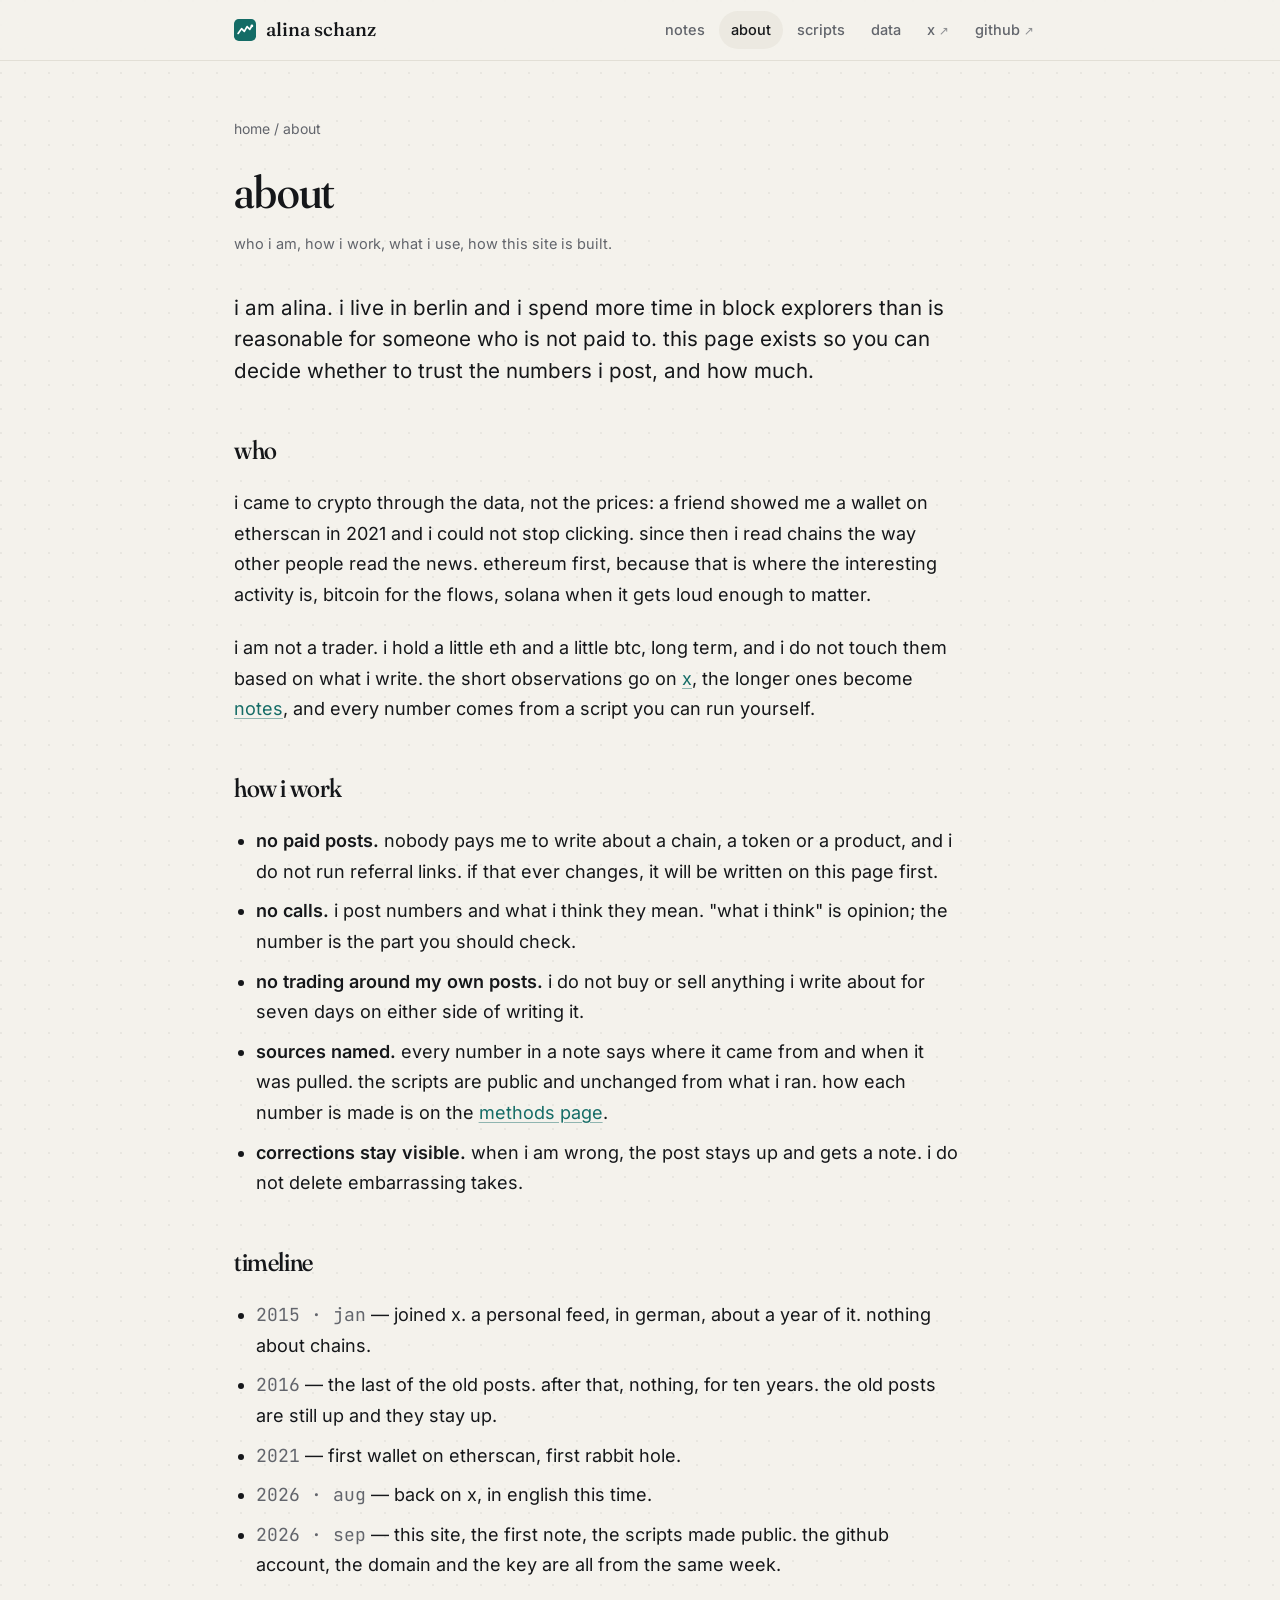
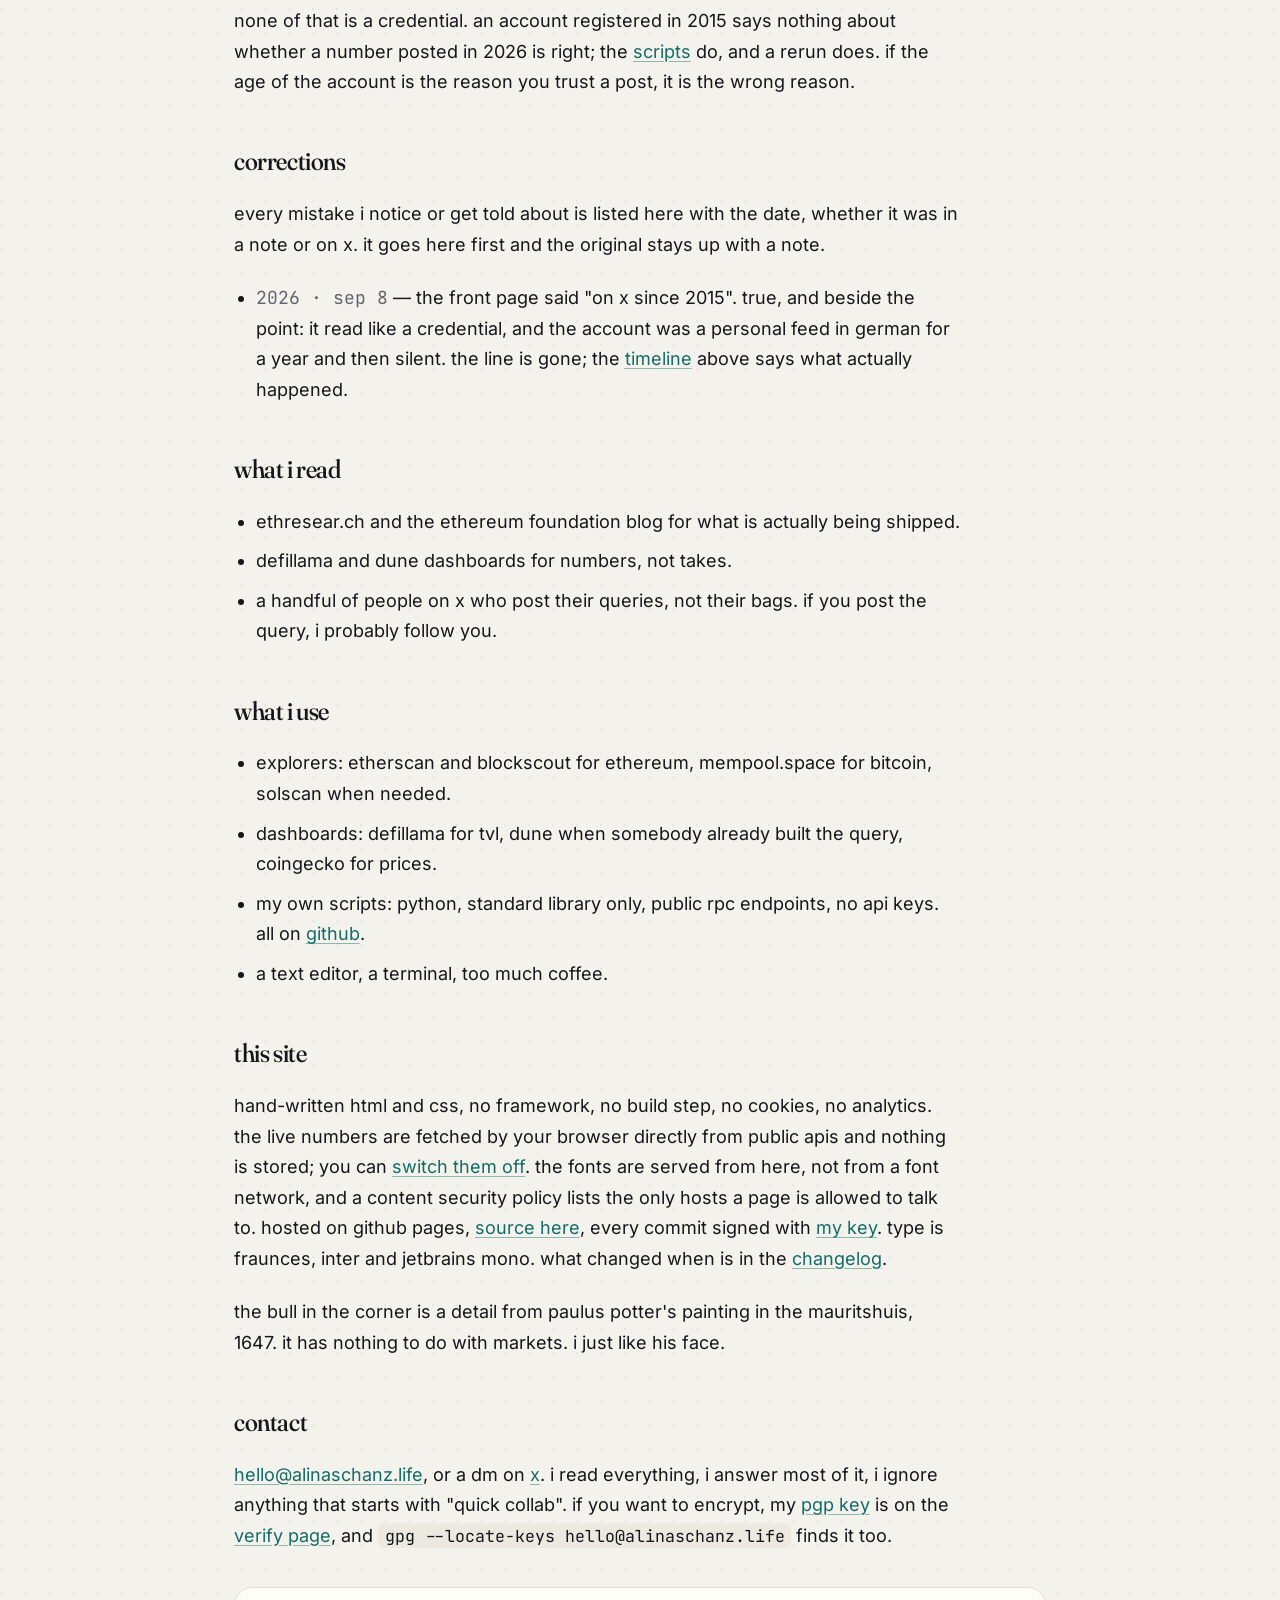
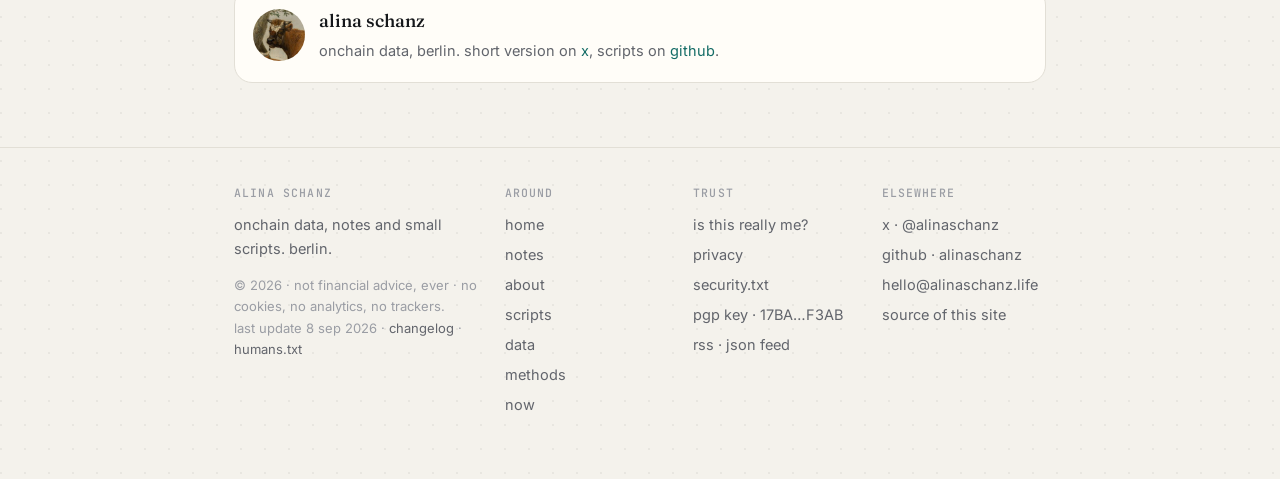
==== commit f50da116: "the timeline, told straight: the front page no longer says "on x since 2015"; about and verify say w" ====
--- a/about/index.html
+++ b/about/index.html
@@ -3,7 +3,7 @@
 <head>
 <meta charset="utf-8">
 <meta name="viewport" content="width=device-width,initial-scale=1">
-<meta http-equiv="Content-Security-Policy" content="default-src 'none'; script-src 'self'; style-src 'self'; img-src 'self' data:; font-src 'self'; connect-src 'self' https://api.coingecko.com https://api.exchange.coinbase.com https://min-api.cryptocompare.com https://api.alternative.me https://ethereum-rpc.publicnode.com https://eth.drpc.org https://rpc.mevblocker.io https://api.open-meteo.com https://api.github.com https://raw.githubusercontent.com; manifest-src 'self'; base-uri 'none'; form-action 'none'">
+<meta http-equiv="Content-Security-Policy" content="default-src 'none'; script-src 'self'; style-src 'self'; img-src 'self' data:; font-src 'self'; connect-src 'self' https://api.coingecko.com https://api.exchange.coinbase.com https://api.kraken.com https://api.alternative.me https://ethereum-rpc.publicnode.com https://eth.drpc.org https://gateway.tenderly.co https://rpc.mevblocker.io https://api.open-meteo.com https://api.github.com https://raw.githubusercontent.com; manifest-src 'self'; base-uri 'none'; form-action 'none'">
 <title>about — alina schanz</title>
 <meta name="description" content="who i am, how i work, what i use, and how this site is built. no paid posts, no referral links, corrections stay visible.">
 <meta name="author" content="alina schanz">
@@ -83,13 +83,19 @@
 
     <h2 id="timeline">timeline</h2>
     <ul>
-      <li><span class="mono muted">2015 · jan</span> — joined x. mostly lurking for years.</li>
+      <li><span class="mono muted">2015 · jan</span> — joined x. a personal feed, in german, about a year of it. nothing about chains.</li>
+      <li><span class="mono muted">2016</span> — the last of the old posts. after that, nothing, for ten years. the old posts are still up and they stay up.</li>
       <li><span class="mono muted">2021</span> — first wallet on etherscan, first rabbit hole.</li>
-      <li><span class="mono muted">2026 · sep</span> — this site, the first note, the scripts made public.</li>
+      <li><span class="mono muted">2026 · aug</span> — back on x, in english this time.</li>
+      <li><span class="mono muted">2026 · sep</span> — this site, the first note, the scripts made public. the github account, the domain and the key are all from the same week.</li>
     </ul>
+    <p>none of that is a credential. an account registered in 2015 says nothing about whether a number posted in 2026 is right; the <a href="/scripts/">scripts</a> do, and a rerun does. if the age of the account is the reason you trust a post, it is the wrong reason.</p>
 
     <h2 id="corrections">corrections</h2>
-    <p>every mistake i notice or get told about is listed here with the date, whether it was in a note or on x. none yet. when there is one, it goes here first and the original stays up with a note.</p>
+    <p>every mistake i notice or get told about is listed here with the date, whether it was in a note or on x. it goes here first and the original stays up with a note.</p>
+    <ul>
+      <li><span class="mono muted">2026 · sep 8</span> — the front page said "on x since 2015". true, and beside the point: it read like a credential, and the account was a personal feed in german for a year and then silent. the line is gone; the <a href="#timeline">timeline</a> above says what actually happened.</li>
+    </ul>
 
     <h2 id="reading">what i read</h2>
     <ul>
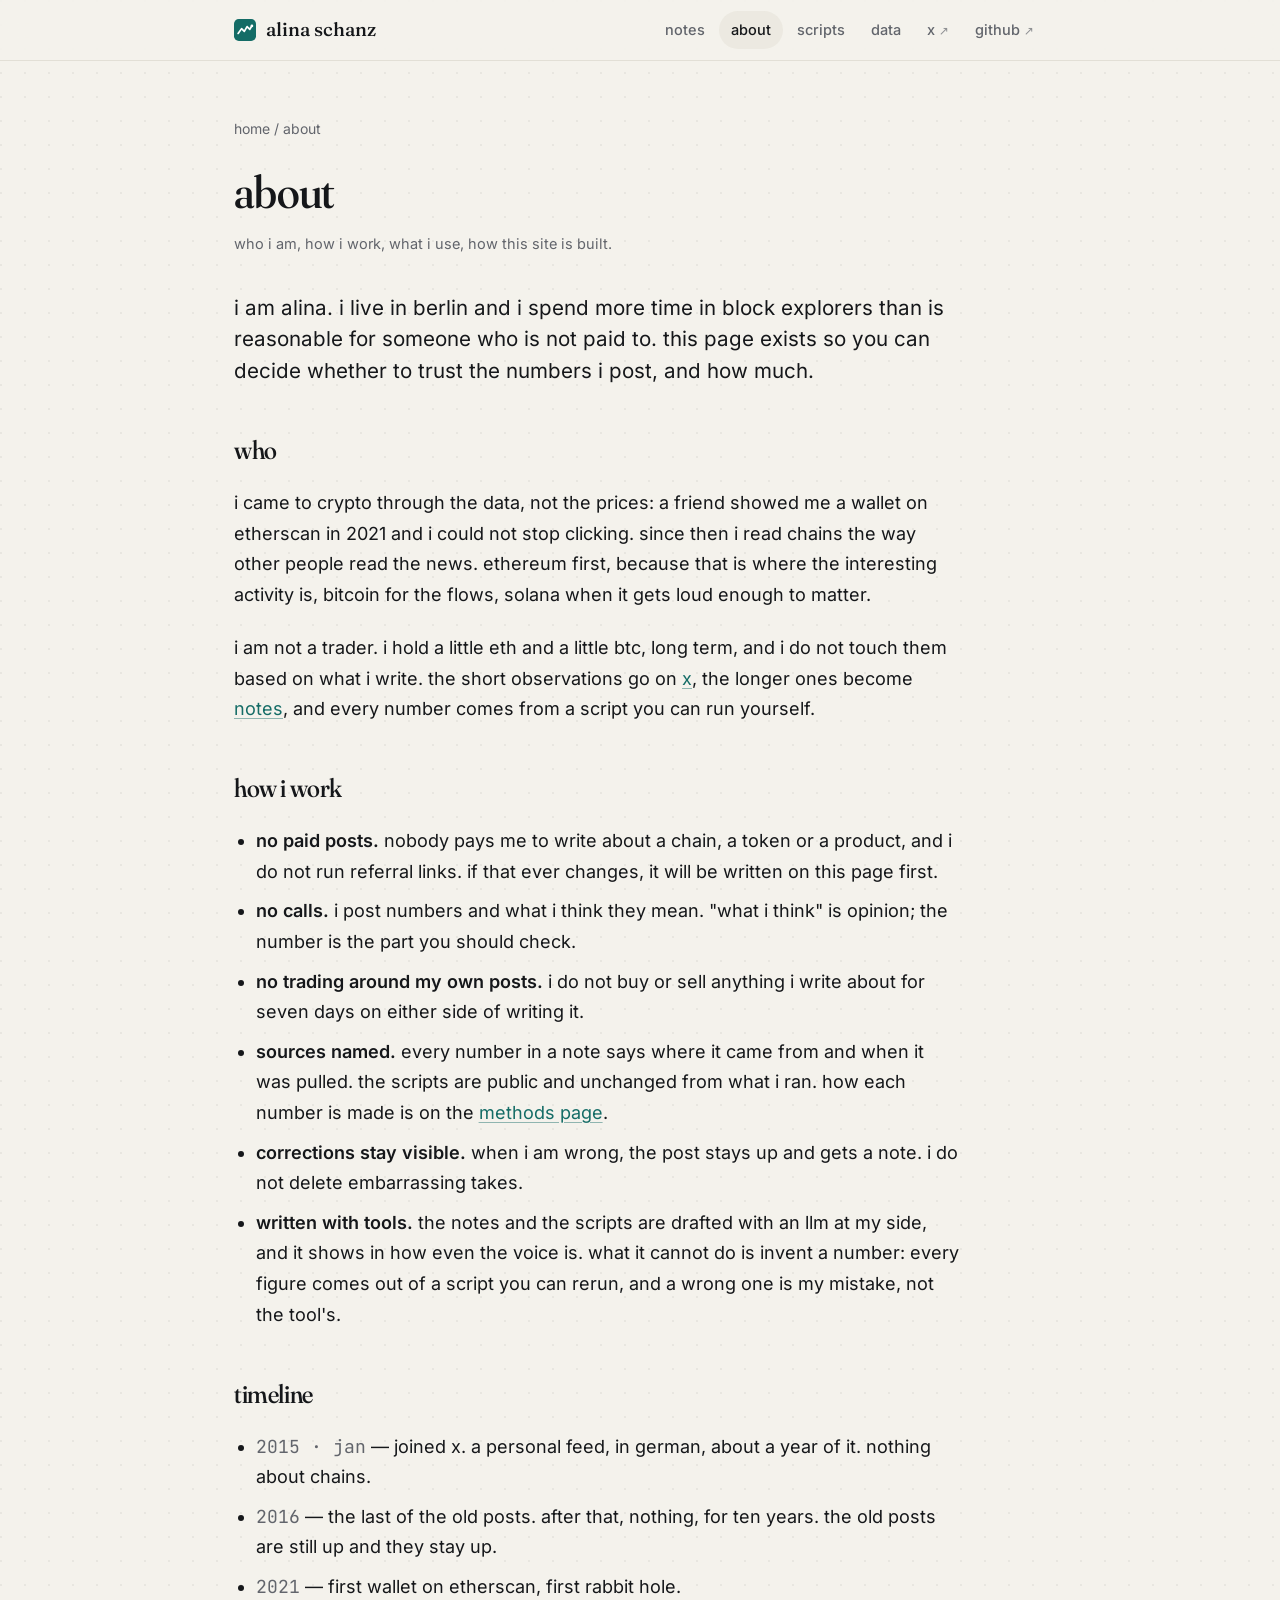
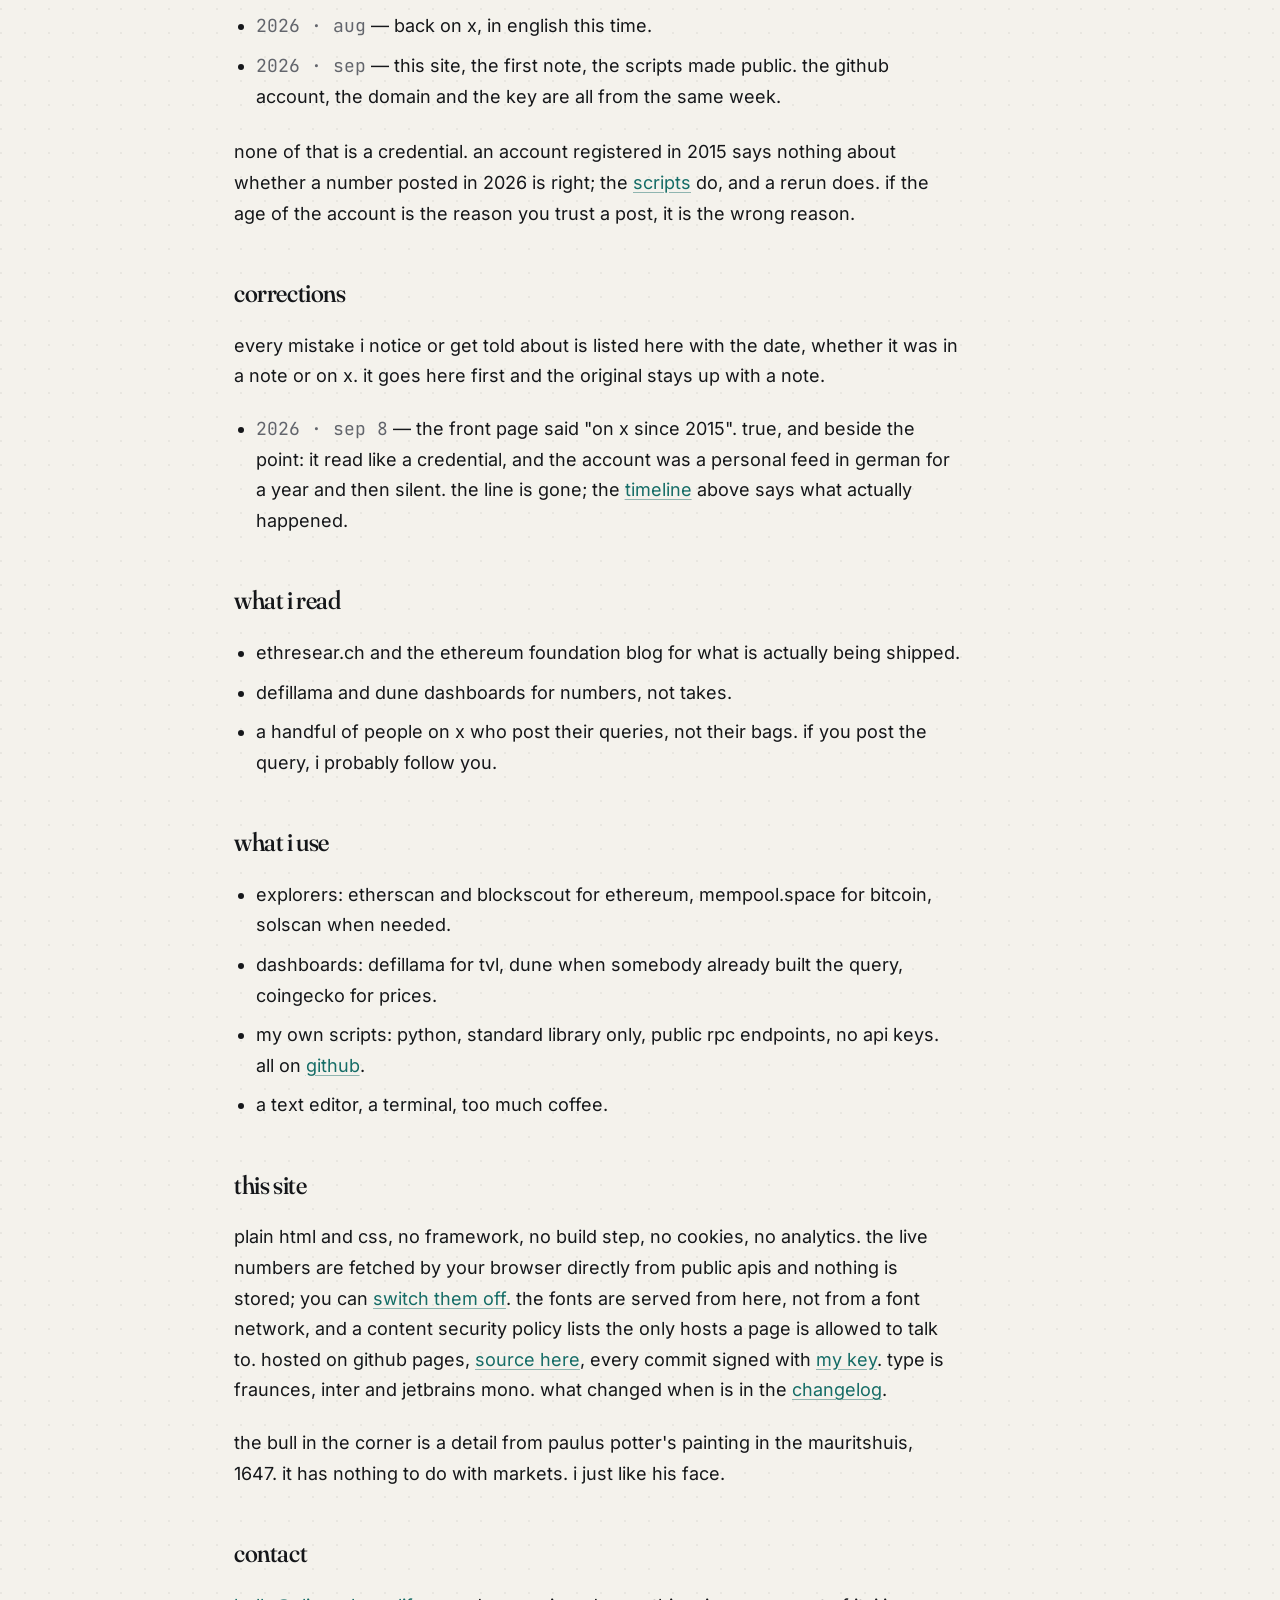
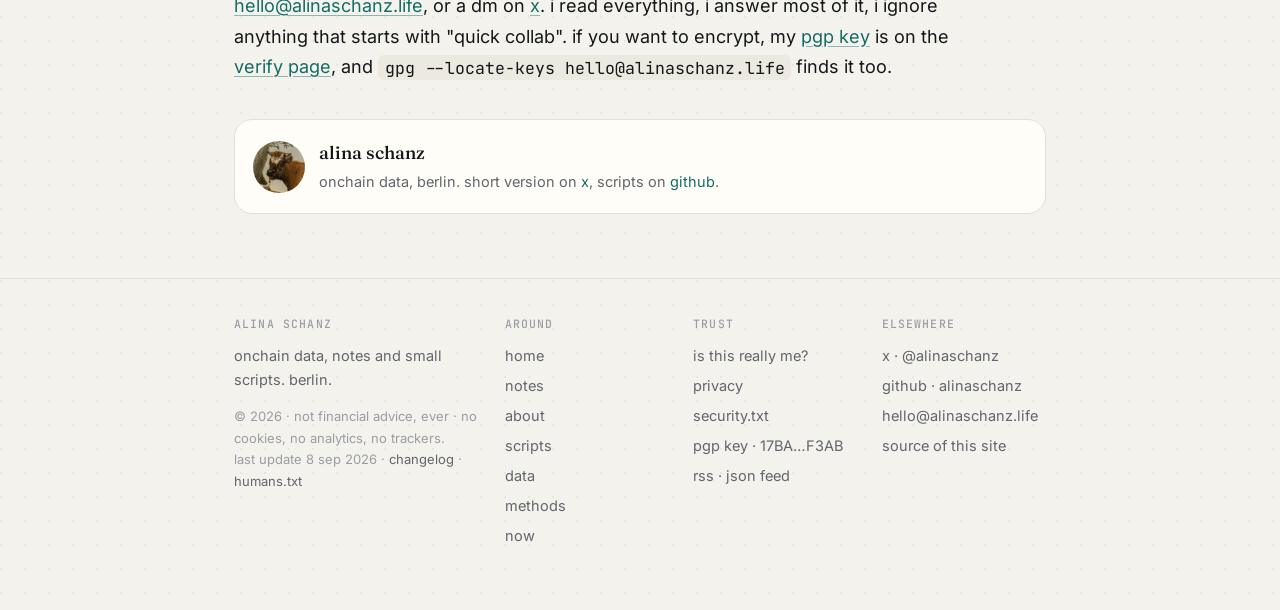
==== commit a29fb966: "about: one more line in how i work, the notes and the scripts are drafted with an llm at my side it " ====
--- a/about/index.html
+++ b/about/index.html
@@ -79,6 +79,7 @@
       <li><strong>no trading around my own posts.</strong> i do not buy or sell anything i write about for seven days on either side of writing it.</li>
       <li><strong>sources named.</strong> every number in a note says where it came from and when it was pulled. the scripts are public and unchanged from what i ran. how each number is made is on the <a href="/methods/">methods page</a>.</li>
       <li><strong>corrections stay visible.</strong> when i am wrong, the post stays up and gets a note. i do not delete embarrassing takes.</li>
+      <li><strong>written with tools.</strong> the notes and the scripts are drafted with an llm at my side, and it shows in how even the voice is. what it cannot do is invent a number: every figure comes out of a script you can rerun, and a wrong one is my mistake, not the tool's.</li>
     </ul>
 
     <h2 id="timeline">timeline</h2>
@@ -113,7 +114,7 @@
     </ul>
 
     <h2 id="colophon">this site</h2>
-    <p>hand-written html and css, no framework, no build step, no cookies, no analytics. the live numbers are fetched by your browser directly from public apis and nothing is stored; you can <a href="/privacy/">switch them off</a>. the fonts are served from here, not from a font network, and a content security policy lists the only hosts a page is allowed to talk to. hosted on github pages, <a href="https://github.com/alinaschanz/alinaschanz.github.io" rel="noopener">source here</a>, every commit signed with <a href="/verify/">my key</a>. type is fraunces, inter and jetbrains mono. what changed when is in the <a href="/changelog/">changelog</a>.</p>
+    <p>plain html and css, no framework, no build step, no cookies, no analytics. the live numbers are fetched by your browser directly from public apis and nothing is stored; you can <a href="/privacy/">switch them off</a>. the fonts are served from here, not from a font network, and a content security policy lists the only hosts a page is allowed to talk to. hosted on github pages, <a href="https://github.com/alinaschanz/alinaschanz.github.io" rel="noopener">source here</a>, every commit signed with <a href="/verify/">my key</a>. type is fraunces, inter and jetbrains mono. what changed when is in the <a href="/changelog/">changelog</a>.</p>
     <p>the bull in the corner is a detail from paulus potter's painting in the mauritshuis, 1647. it has nothing to do with markets. i just like his face.</p>
 
     <h2 id="contact">contact</h2>
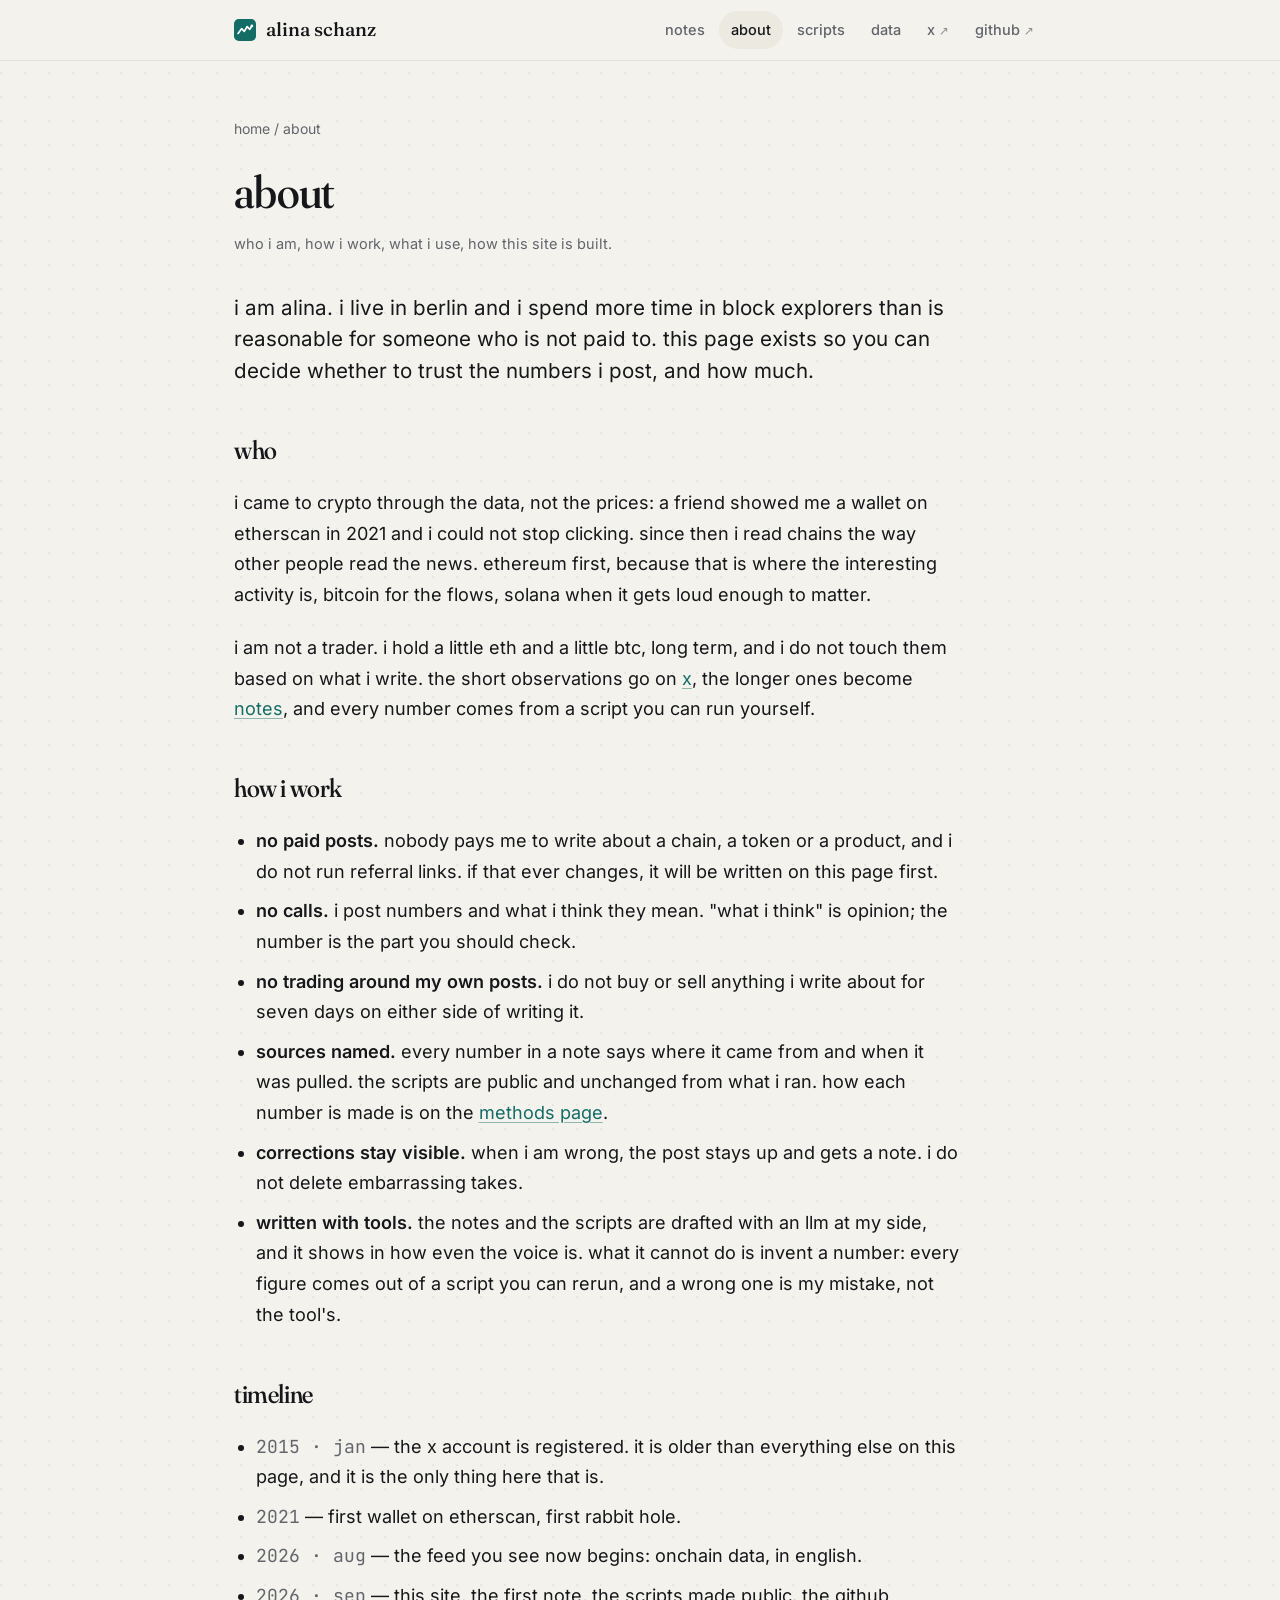
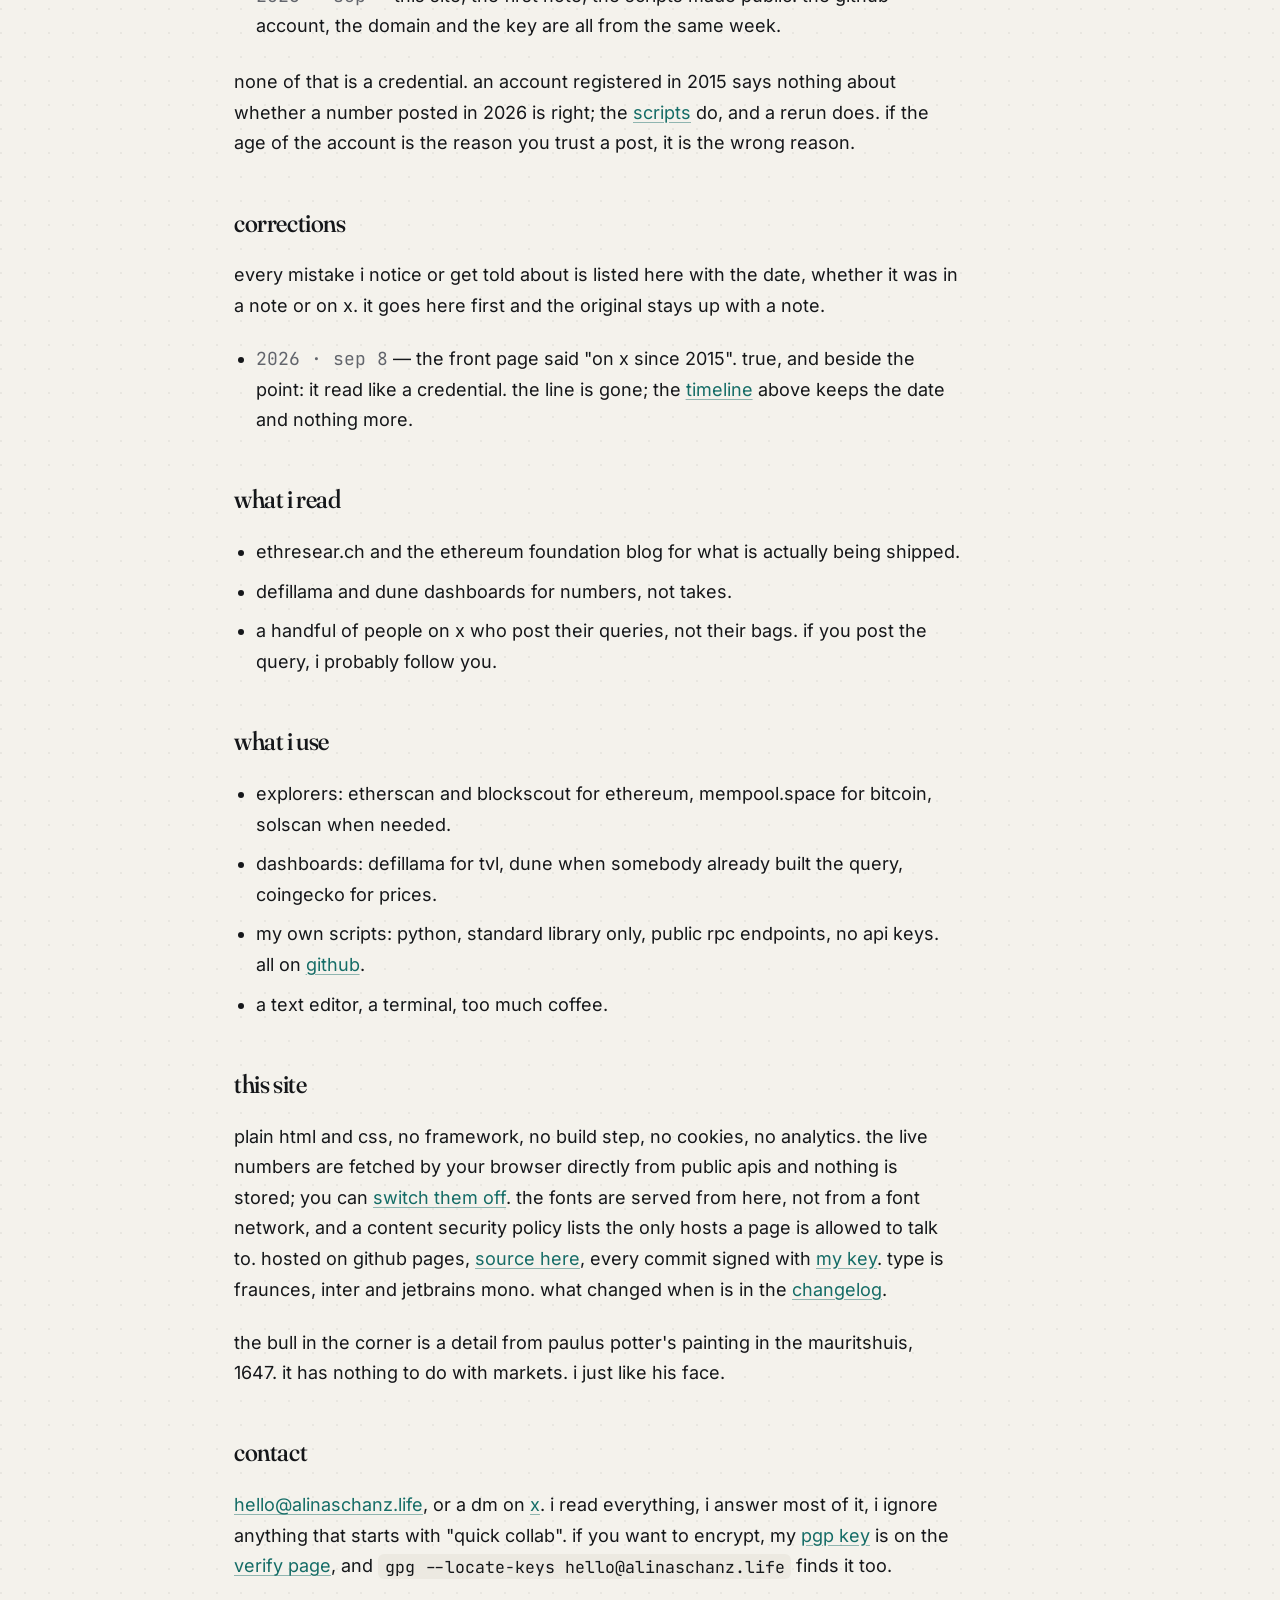
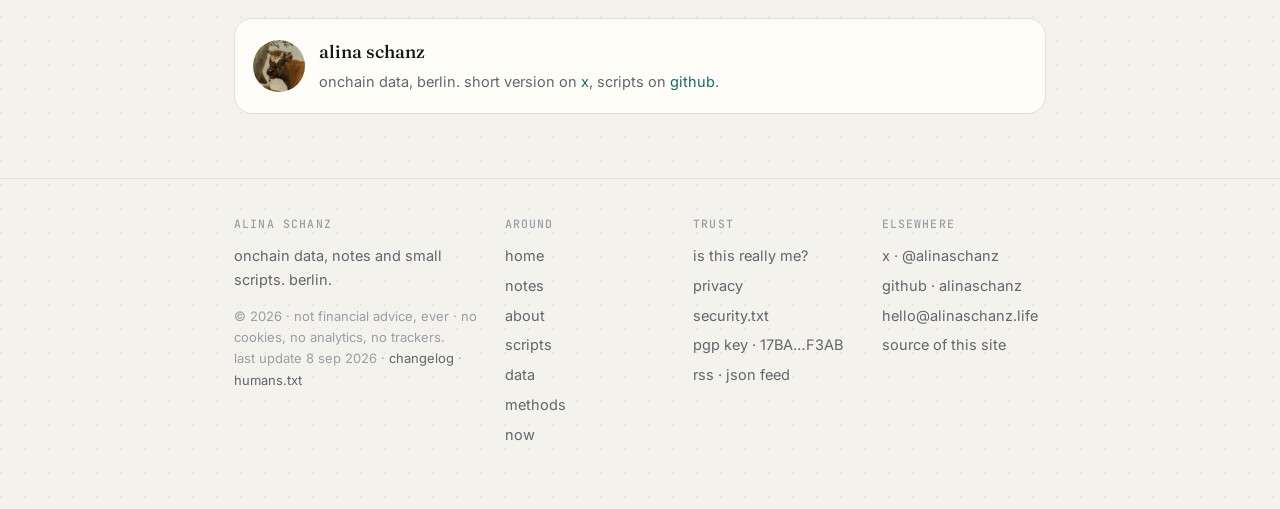
==== commit 5c5b077c: "about, verify, changelog: the account's past in one line - a date, not a credential" ====
--- a/about/index.html
+++ b/about/index.html
@@ -84,10 +84,9 @@
 
     <h2 id="timeline">timeline</h2>
     <ul>
-      <li><span class="mono muted">2015 · jan</span> — joined x. a personal feed, in german, about a year of it. nothing about chains.</li>
-      <li><span class="mono muted">2016</span> — the last of the old posts. after that, nothing, for ten years. the old posts are still up and they stay up.</li>
+      <li><span class="mono muted">2015 · jan</span> — the x account is registered. it is older than everything else on this page, and it is the only thing here that is.</li>
       <li><span class="mono muted">2021</span> — first wallet on etherscan, first rabbit hole.</li>
-      <li><span class="mono muted">2026 · aug</span> — back on x, in english this time.</li>
+      <li><span class="mono muted">2026 · aug</span> — the feed you see now begins: onchain data, in english.</li>
       <li><span class="mono muted">2026 · sep</span> — this site, the first note, the scripts made public. the github account, the domain and the key are all from the same week.</li>
     </ul>
     <p>none of that is a credential. an account registered in 2015 says nothing about whether a number posted in 2026 is right; the <a href="/scripts/">scripts</a> do, and a rerun does. if the age of the account is the reason you trust a post, it is the wrong reason.</p>
@@ -95,7 +94,7 @@
     <h2 id="corrections">corrections</h2>
     <p>every mistake i notice or get told about is listed here with the date, whether it was in a note or on x. it goes here first and the original stays up with a note.</p>
     <ul>
-      <li><span class="mono muted">2026 · sep 8</span> — the front page said "on x since 2015". true, and beside the point: it read like a credential, and the account was a personal feed in german for a year and then silent. the line is gone; the <a href="#timeline">timeline</a> above says what actually happened.</li>
+      <li><span class="mono muted">2026 · sep 8</span> — the front page said "on x since 2015". true, and beside the point: it read like a credential. the line is gone; the <a href="#timeline">timeline</a> above keeps the date and nothing more.</li>
     </ul>
 
     <h2 id="reading">what i read</h2>
